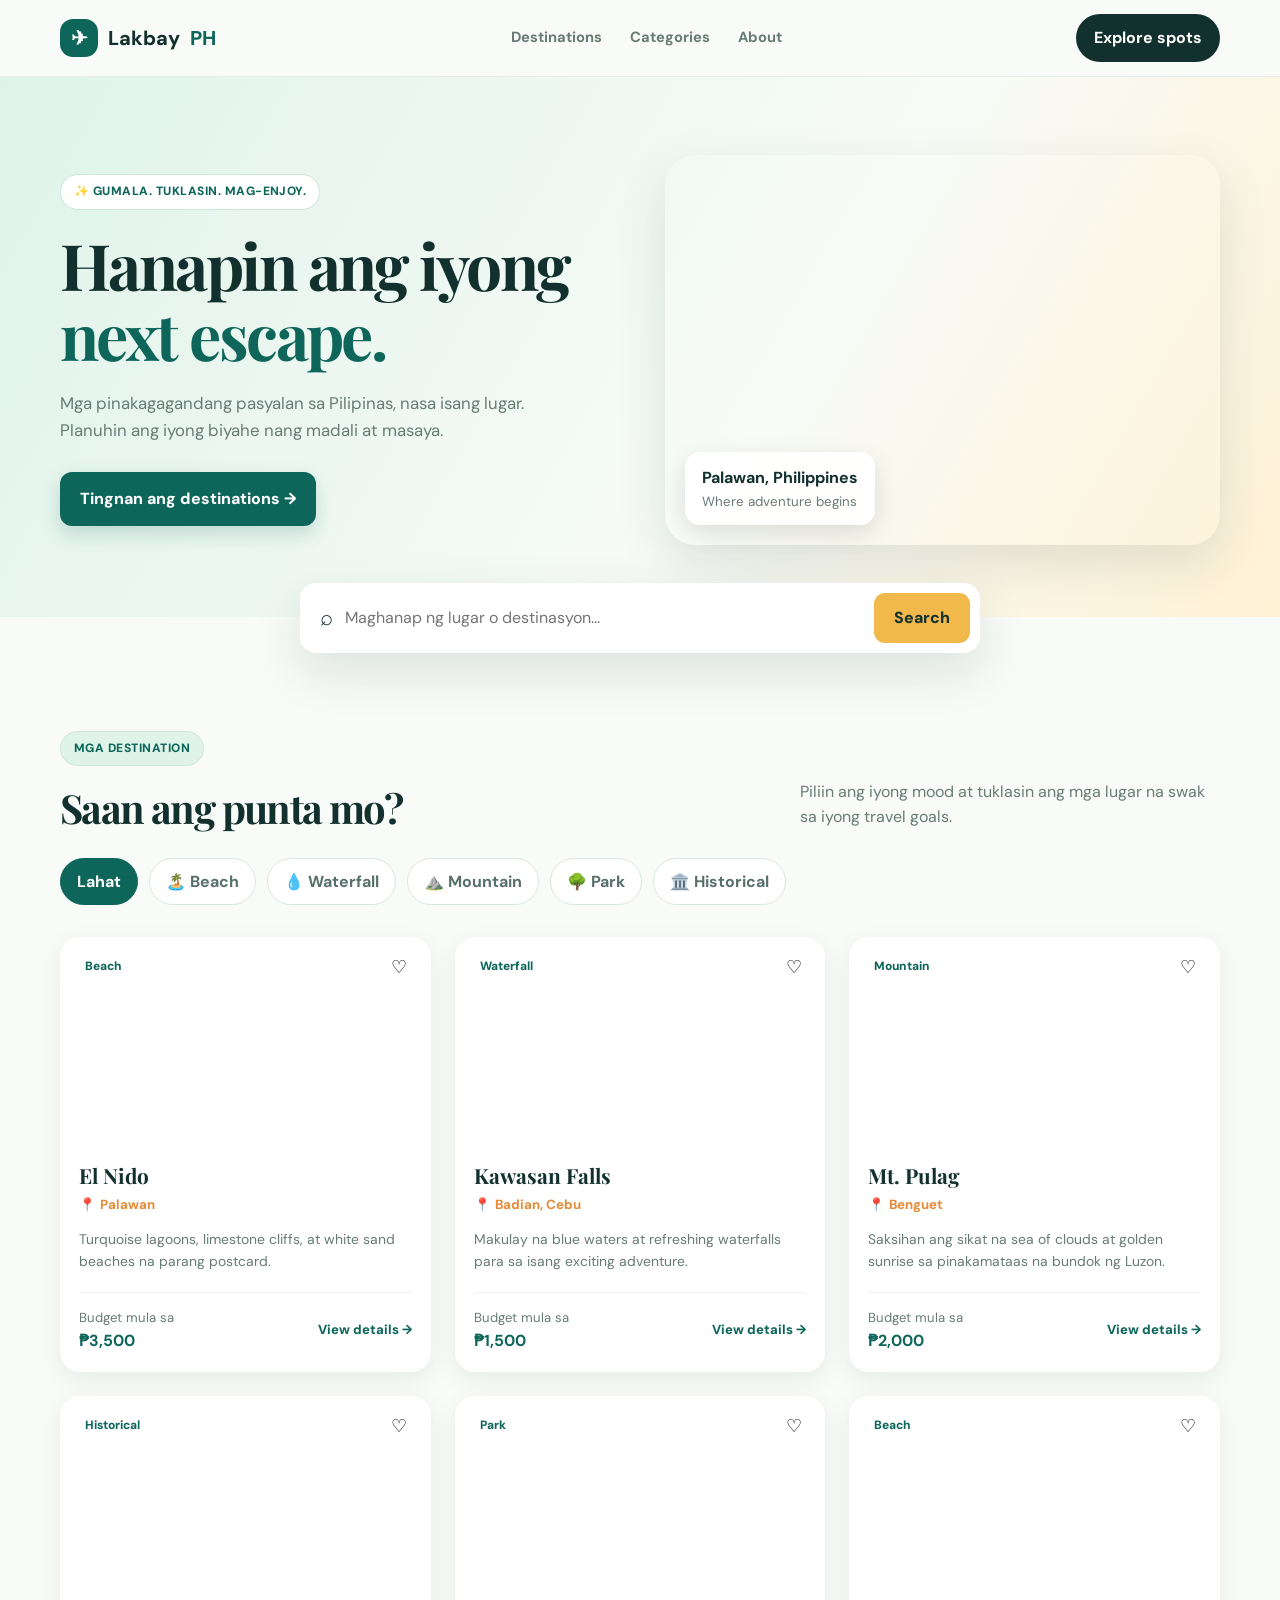
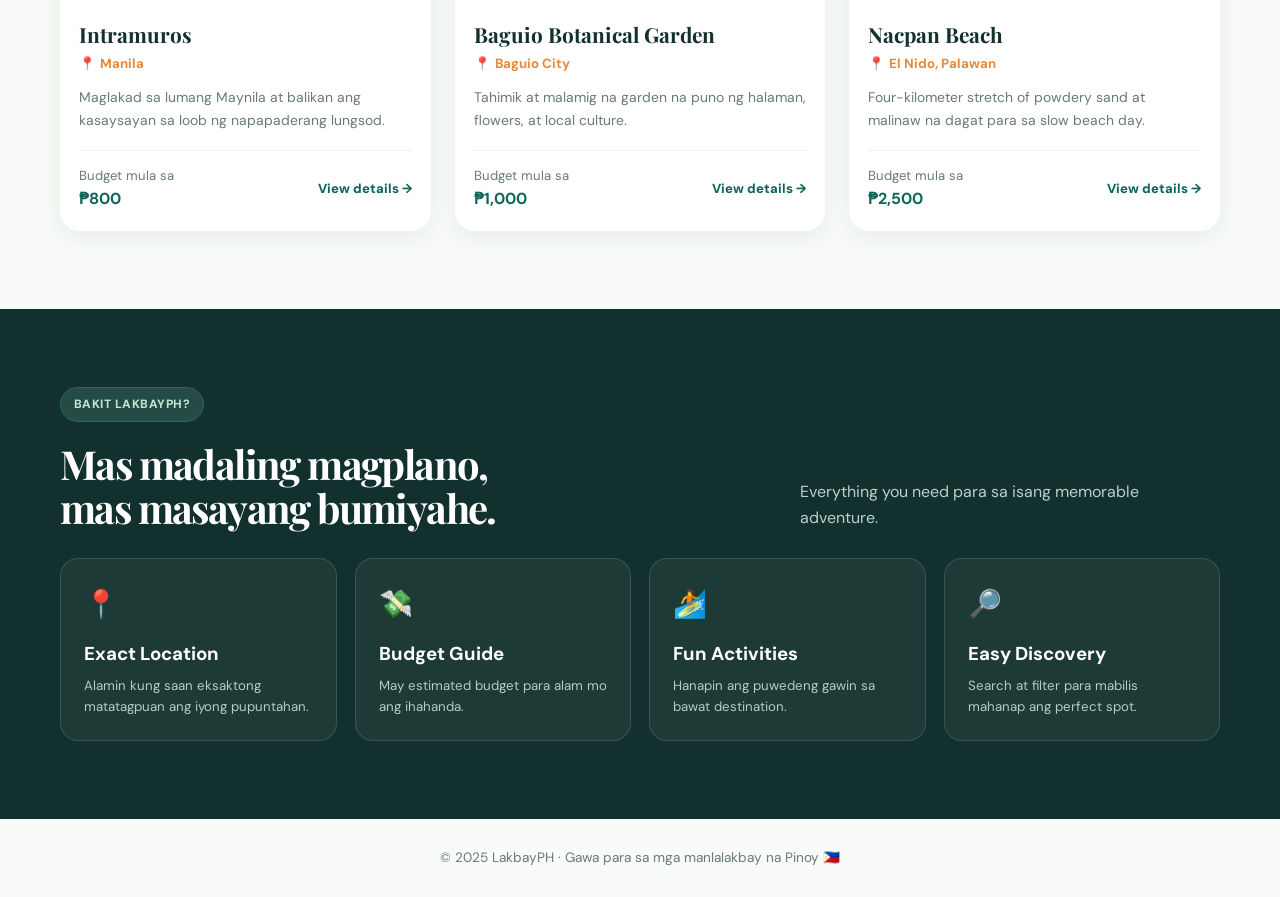
==== index.html @ dfa4fb0f "Separate the Travel Spot Web System into HTML, CSS, and JavaScript files with search, category filte" ====
<!DOCTYPE html>
<html lang="fil">
<head>
  <meta charset="UTF-8" />
  <meta name="viewport" content="width=device-width, initial-scale=1.0" />
  <title>LakbayPH | Travel Spot Guide</title>
  <link rel="preconnect" href="https://fonts.googleapis.com">
  <link rel="preconnect" href="https://fonts.gstatic.com" crossorigin>
  <link href="https://fonts.googleapis.com/css2?family=DM+Sans:wght@400;500;700;800&family=Playfair+Display:wght@600;700;800&display=swap" rel="stylesheet">
  <link rel="stylesheet" href="style.css">
</head>
<body>
  <header>
    <div class="container nav-bar">
      <a class="logo" href="#home"><span class="logo-mark">✈</span> Lakbay<span>PH</span></a>
      <nav><a href="#spots">Destinations</a><a href="#categories">Categories</a><a href="#about">About</a></nav>
      <a class="nav-button" href="#spots">Explore spots</a>
    </div>
  </header>

  <main>
    <section class="hero" id="home">
      <div class="container hero-grid">
        <div>
          <div class="eyebrow">✨ GUMALA. TUKLASIN. MAG-ENJOY.</div>
          <h1>Hanapin ang iyong <span>next escape.</span></h1>
          <p>Mga pinakagagandang pasyalan sa Pilipinas, nasa isang lugar. Planuhin ang iyong biyahe nang madali at masaya.</p>
          <a class="primary-button" href="#spots">Tingnan ang destinations →</a>
        </div>
        <div class="hero-image"><div class="hero-label"><b>Palawan, Philippines</b><small>Where adventure begins</small></div></div>
      </div>
    </section>

    <div class="container search-wrap">
      <div class="search-box"><span>⌕</span><input id="searchInput" type="search" placeholder="Maghanap ng lugar o destinasyon..." /><button id="searchButton">Search</button></div>
    </div>

    <section id="spots">
      <div class="container">
        <div class="section-heading"><div><div class="eyebrow green">Mga destination</div><h2>Saan ang punta mo?</h2></div><p>Piliin ang iyong mood at tuklasin ang mga lugar na swak sa iyong travel goals.</p></div>
        <div class="categories" id="categories">
          <button class="category active" data-category="All">Lahat</button><button class="category" data-category="Beach">🏝️ Beach</button><button class="category" data-category="Waterfall">💧 Waterfall</button><button class="category" data-category="Mountain">⛰️ Mountain</button><button class="category" data-category="Park">🌳 Park</button><button class="category" data-category="Historical">🏛️ Historical</button>
        </div>
        <div class="spot-grid" id="spotGrid"></div>
      </div>
    </section>

    <section class="features" id="about"><div class="container"><div class="section-heading light"><div><div class="eyebrow dark">Bakit LakbayPH?</div><h2>Mas madaling magplano,<br>mas masayang bumiyahe.</h2></div><p>Everything you need para sa isang memorable adventure.</p></div><div class="feature-grid">
      <article><div>📍</div><h3>Exact Location</h3><p>Alamin kung saan eksaktong matatagpuan ang iyong pupuntahan.</p></article><article><div>💸</div><h3>Budget Guide</h3><p>May estimated budget para alam mo ang ihahanda.</p></article><article><div>🏄</div><h3>Fun Activities</h3><p>Hanapin ang puwedeng gawin sa bawat destination.</p></article><article><div>🔎</div><h3>Easy Discovery</h3><p>Search at filter para mabilis mahanap ang perfect spot.</p></article>
    </div></div></section>
  </main>
  <footer>© 2025 LakbayPH · Gawa para sa mga manlalakbay na Pinoy 🇵🇭</footer>

  <div class="modal" id="spotModal"><div class="modal-card"><button class="close" id="closeModal">×</button><div class="modal-image" id="modalImage"></div><div class="modal-content"><h2 id="modalTitle"></h2><div class="modal-location" id="modalLocation"></div><p id="modalDescription"></p><div class="modal-info" id="modalInfo"></div></div></div></div>
  <script src="script.js"></script>
</body>
</html>
---- style.css ----
:root{--ink:#12302d;--muted:#687b77;--green:#0d6659;--mint:#dff3e9;--gold:#f1b84b;--cream:#f8fbf8;--white:#fff;--shadow:0 18px 50px rgba(18,48,45,.12)}*{box-sizing:border-box;margin:0;padding:0}html{scroll-behavior:smooth}body{font-family:'DM Sans',sans-serif;color:var(--ink);background:var(--cream);line-height:1.6}a{text-decoration:none;color:inherit}button,input{font:inherit}.container{width:min(1160px,92%);margin:auto}header{position:sticky;top:0;z-index:20;background:rgba(248,251,248,.92);backdrop-filter:blur(12px);border-bottom:1px solid #e5eee9}.nav-bar{min-height:76px;display:flex;align-items:center;justify-content:space-between;gap:20px}.logo{display:flex;align-items:center;gap:10px;font-size:1.25rem;font-weight:800}.logo>span:last-child{color:var(--green)}.logo-mark{display:grid;place-items:center;width:38px;height:38px;color:#fff;background:var(--green);border-radius:13px}.nav-bar nav{display:flex;gap:28px;color:var(--muted);font-weight:700;font-size:.92rem}.nav-bar nav a:hover{color:var(--green)}.nav-button{background:var(--ink);color:#fff;padding:11px 18px;border-radius:999px;font-weight:700}.hero{padding:78px 0 72px;background:linear-gradient(120deg,#dff3e9,#f8fbf8 60%,#fff2d5);overflow:hidden}.hero-grid{display:grid;grid-template-columns:1fr 1fr;gap:50px;align-items:center}.eyebrow{display:inline-block;padding:7px 13px;border-radius:999px;background:#fff;border:1px solid #cce7db;color:var(--green);font-size:.75rem;font-weight:800;text-transform:uppercase;letter-spacing:.04em;margin-bottom:20px}.eyebrow.green{background:var(--mint)}.eyebrow.dark{background:#244b44;color:#bde5d2;border-color:#37635a}.hero h1,.section-heading h2,.modal-content h2{font-family:'Playfair Display',serif;line-height:1.1;letter-spacing:-.04em}.hero h1{font-size:clamp(2.8rem,5vw,4.8rem);max-width:620px}.hero h1 span{color:var(--green)}.hero p{max-width:530px;color:var(--muted);font-size:1.05rem;margin:20px 0 28px}.primary-button{display:inline-block;padding:14px 20px;color:#fff;background:var(--green);border-radius:12px;font-weight:800;box-shadow:0 8px 20px rgba(13,102,89,.2)}.primary-button:hover,.nav-button:hover{transform:translateY(-2px)}.hero-image{position:relative;height:390px;border-radius:30px;background:url('https://images.unsplash.com/photo-1507525428034-b723cf961d3e?auto=format&fit=crop&w=1000&q=85') center/cover;box-shadow:var(--shadow)}.hero-label{position:absolute;left:20px;bottom:20px;padding:13px 17px;background:rgba(255,255,255,.95);border-radius:15px;box-shadow:0 8px 25px rgba(0,0,0,.12)}.hero-label b,.hero-label small{display:block}.hero-label small{color:var(--muted)}.search-wrap{position:relative;z-index:3}.search-box{display:flex;align-items:center;gap:12px;max-width:680px;margin:-34px auto 0;padding:10px;background:#fff;border-radius:16px;box-shadow:var(--shadow)}.search-box span{font-size:1.35rem;padding-left:10px}.search-box input{flex:1;min-width:0;border:0;outline:0;color:var(--ink)}.search-box button{border:0;border-radius:11px;padding:12px 20px;background:var(--gold);color:var(--ink);font-weight:800;cursor:pointer}section{padding:78px 0}.section-heading{display:flex;align-items:end;justify-content:space-between;gap:20px;margin-bottom:28px}.section-heading h2{font-size:2.5rem}.section-heading>p{max-width:420px;color:var(--muted)}.categories{display:flex;gap:11px;flex-wrap:wrap;margin-bottom:32px}.category{border:1px solid #d9e7e1;background:#fff;padding:10px 16px;border-radius:999px;color:#58706a;font-weight:700;cursor:pointer}.category.active,.category:hover{color:#fff;background:var(--green);border-color:var(--green)}.spot-grid{display:grid;grid-template-columns:repeat(3,1fr);gap:24px}.spot-card{overflow:hidden;background:#fff;border-radius:20px;box-shadow:0 7px 24px rgba(18,48,45,.07);transition:.25s}.spot-card:hover{transform:translateY(-6px);box-shadow:var(--shadow)}.spot-image{height:205px;position:relative;background-position:center;background-size:cover}.spot-badge{position:absolute;top:14px;left:14px;padding:6px 11px;border-radius:999px;background:rgba(255,255,255,.95);color:var(--green);font-size:.75rem;font-weight:800}.favorite{position:absolute;top:12px;right:14px;width:35px;height:35px;border:0;border-radius:50%;background:#fff;cursor:pointer;font-size:1.1rem}.spot-body{padding:19px}.spot-body h3{font:700 1.3rem 'Playfair Display';margin-bottom:5px}.location{color:var(--muted);font-size:.83rem;margin-bottom:12px}.location b{color:#e78936}.spot-body>p{min-height:48px;color:var(--muted);font-size:.87rem}.spot-footer{display:flex;justify-content:space-between;align-items:center;border-top:1px solid #edf2ef;margin-top:16px;padding-top:14px;font-size:.82rem}.price{color:var(--muted)}.price strong{display:block;color:var(--green);font-size:1rem}.details{border:0;background:none;color:var(--green);font-weight:800;cursor:pointer}.empty{grid-column:1/-1;text-align:center;padding:35px;color:var(--muted)}.features{background:#12302d;color:#fff}.light>p{color:#bad0c9}.feature-grid{display:grid;grid-template-columns:repeat(4,1fr);gap:18px}.feature-grid article{padding:23px;border:1px solid rgba(255,255,255,.13);border-radius:18px;background:rgba(255,255,255,.05)}.feature-grid article>div{font-size:1.7rem;margin-bottom:13px}.feature-grid h3{margin-bottom:6px}.feature-grid p{color:#b5ccc5;font-size:.83rem}footer{padding:28px;text-align:center;color:var(--muted);font-size:.85rem}.modal{display:none;place-items:center;position:fixed;inset:0;z-index:50;padding:20px;background:rgba(5,25,22,.62)}.modal.show{display:grid}.modal-card{position:relative;width:min(560px,100%);overflow:hidden;border-radius:22px;background:#fff}.modal-image{height:220px;background-position:center;background-size:cover}.modal-content{padding:25px}.modal-content h2{font-size:2rem}.modal-location{color:var(--muted);font-size:.85rem}.modal-content>p{color:var(--muted);margin:15px 0}.close{position:absolute;top:14px;right:14px;width:35px;height:35px;border:0;border-radius:50%;background:#fff;font-size:1.2rem;cursor:pointer}.modal-info{display:grid;grid-template-columns:1fr 1fr;gap:12px}.info-item{padding:10px;border-radius:11px;background:var(--mint);font-size:.84rem}.info-item b{display:block;color:var(--green);font-size:.7rem;text-transform:uppercase}@media(max-width:800px){.nav-bar nav{display:none}.hero-grid{grid-template-columns:1fr}.hero-image{height:280px}.spot-grid{grid-template-columns:repeat(2,1fr)}.feature-grid{grid-template-columns:repeat(2,1fr)}}@media(max-width:540px){.spot-grid,.feature-grid{grid-template-columns:1fr}.section-heading{display:block}.section-heading>p{margin-top:10px}.search-box button{padding:12px}.modal-info{grid-template-columns:1fr}}
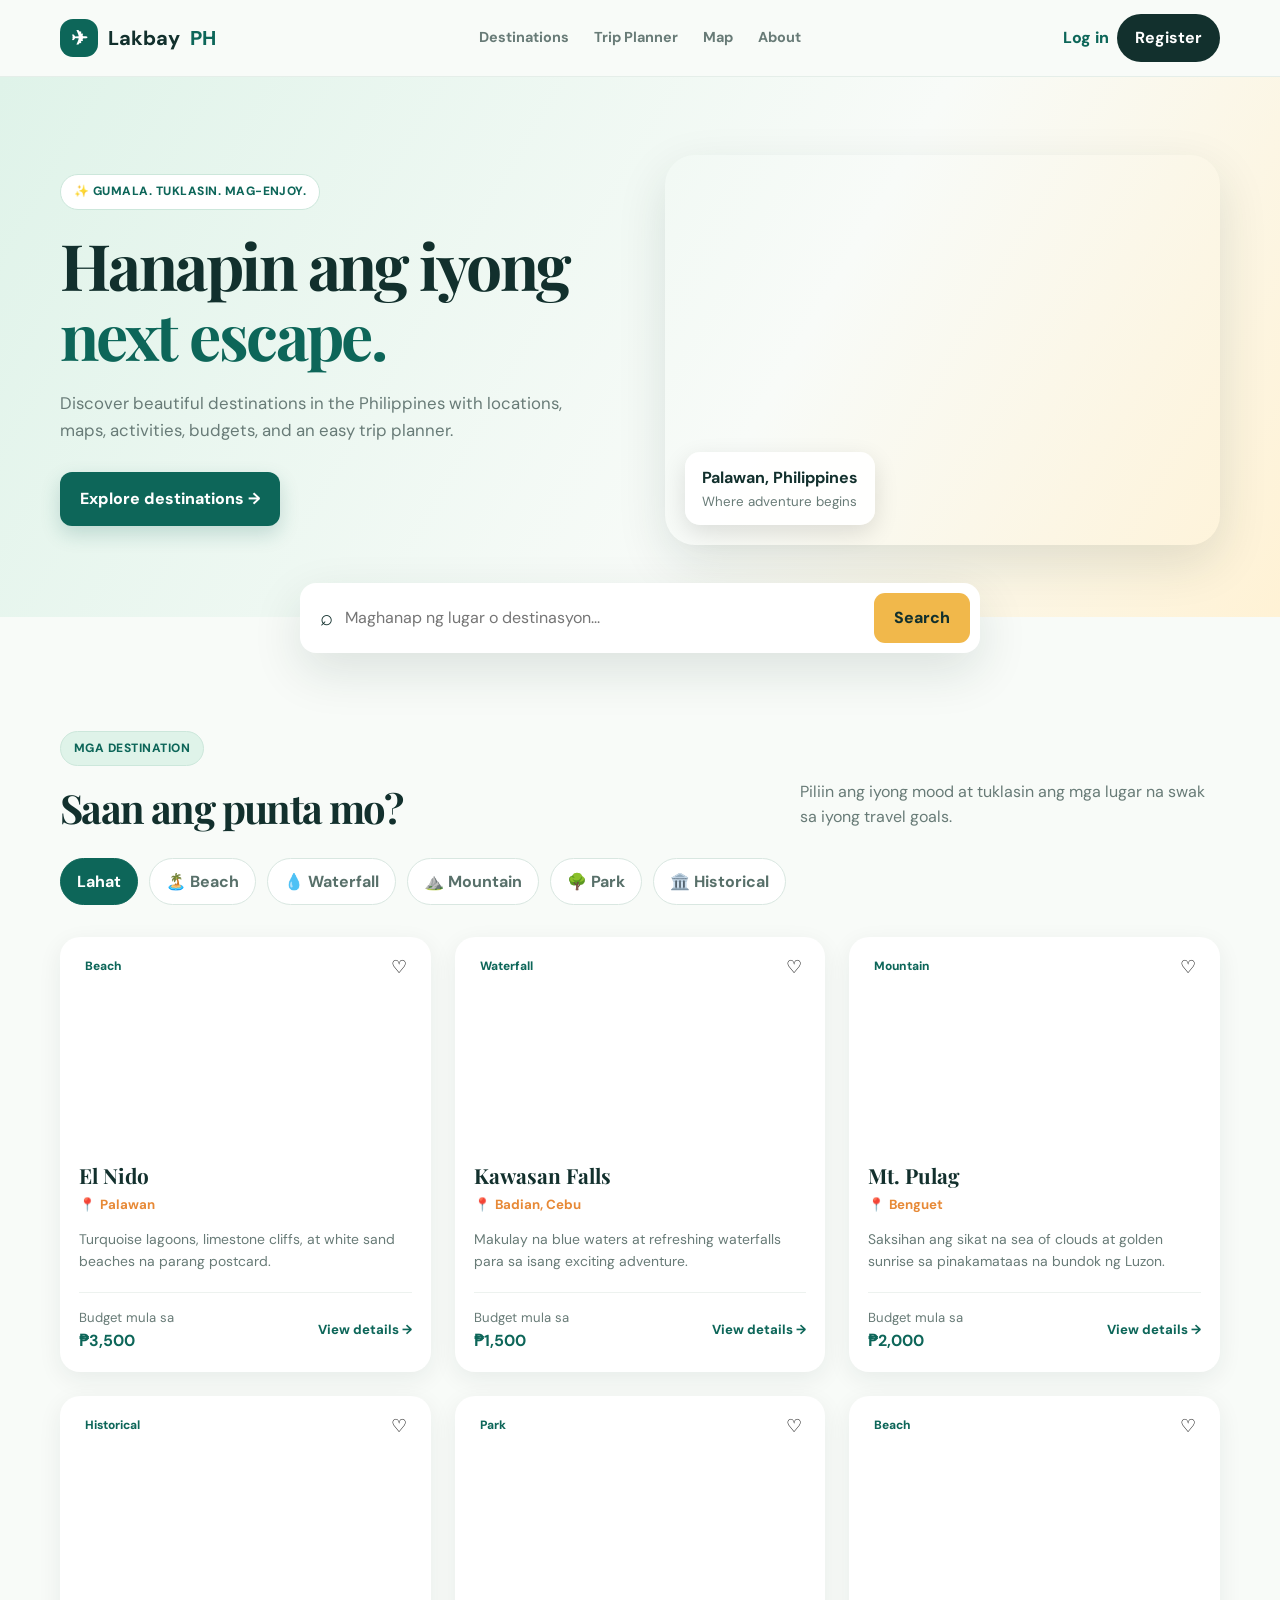
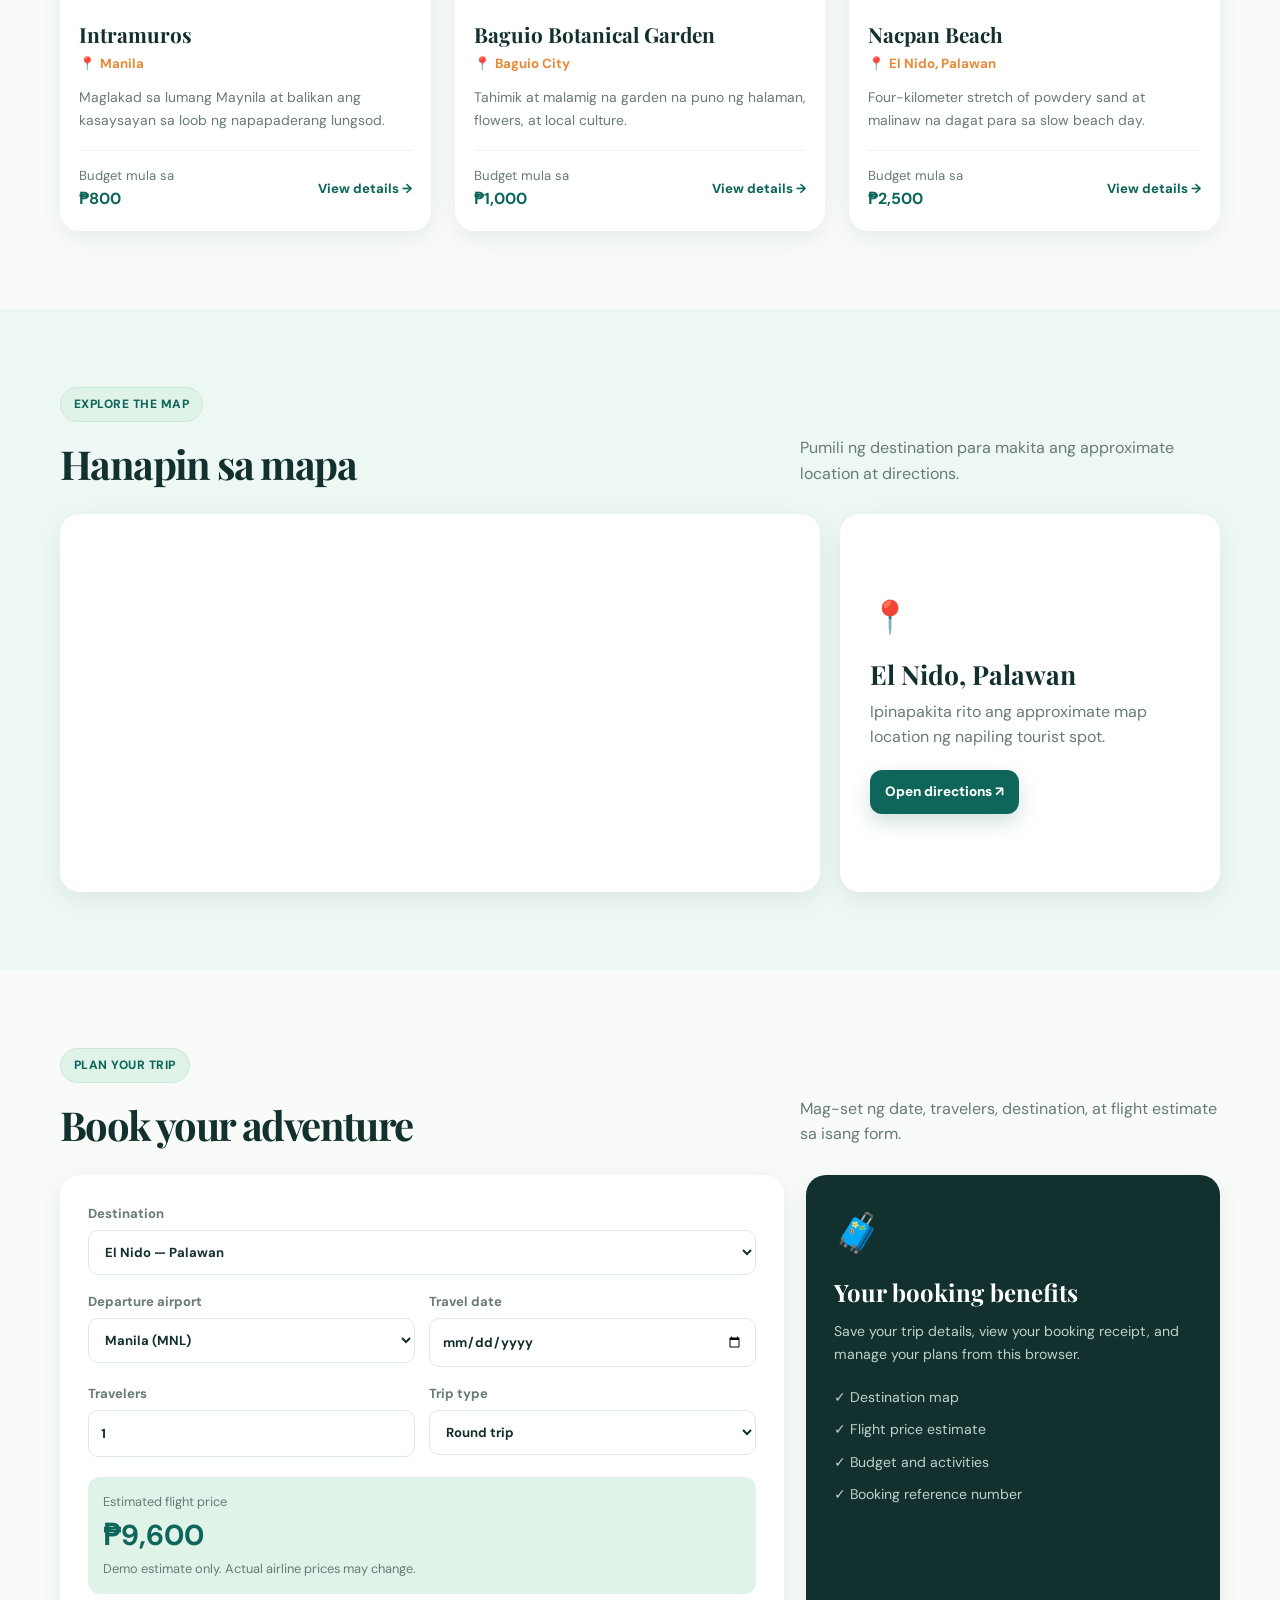
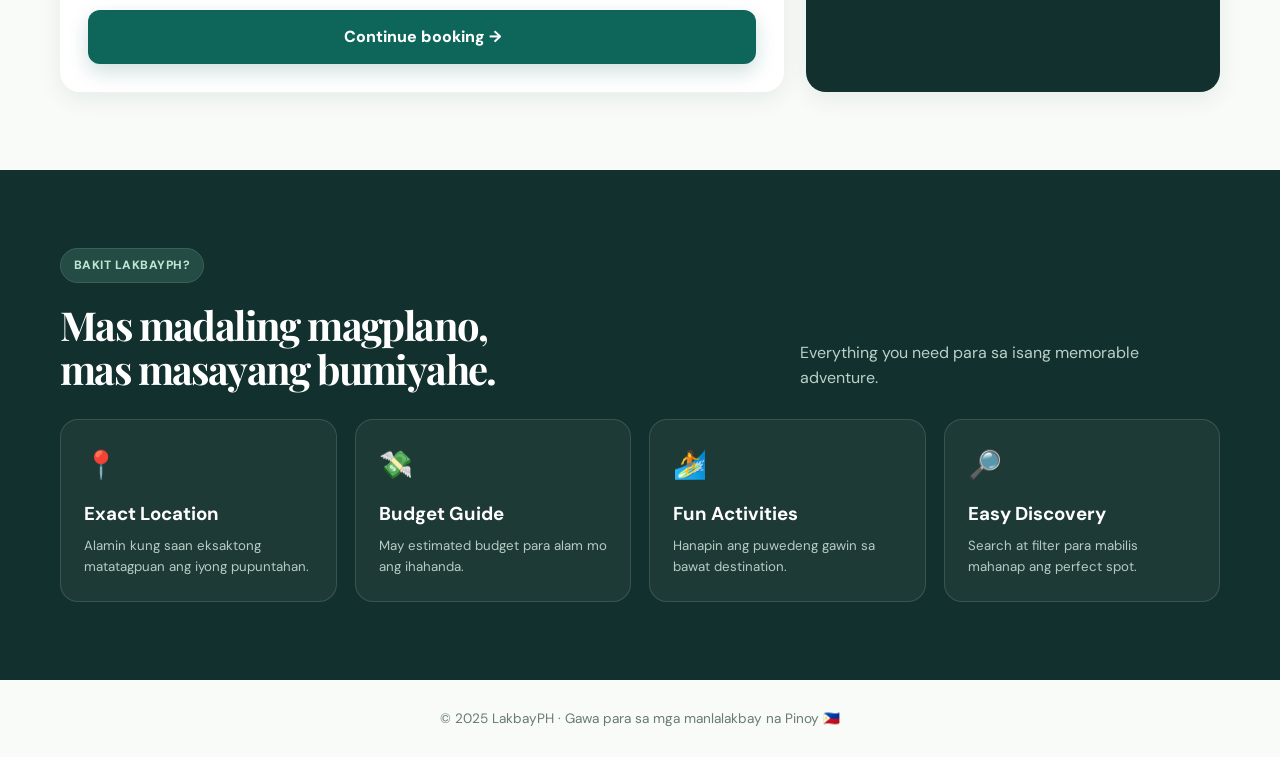
==== commit 72dd677f: "Add map, trip planner, booking date, flight estimates, account registration/login/logout, favorites," ====
--- a/index.html
+++ b/index.html
@@ -3,55 +3,48 @@
 <head>
   <meta charset="UTF-8" />
   <meta name="viewport" content="width=device-width, initial-scale=1.0" />
+  <meta name="description" content="LakbayPH travel discovery and trip planning system." />
   <title>LakbayPH | Travel Spot Guide</title>
   <link rel="preconnect" href="https://fonts.googleapis.com">
   <link rel="preconnect" href="https://fonts.gstatic.com" crossorigin>
-  <link href="https://fonts.googleapis.com/css2?family=DM+Sans:wght@400;500;700;800&family=Playfair+Display:wght@600;700;800&display=swap" rel="stylesheet">
+  <link href="https://fonts.googleapis.com/css2?family=DM+Sans:wght@400;500;600;700;800&family=Playfair+Display:wght@600;700;800&display=swap" rel="stylesheet">
   <link rel="stylesheet" href="style.css">
 </head>
 <body>
   <header>
     <div class="container nav-bar">
       <a class="logo" href="#home"><span class="logo-mark">✈</span> Lakbay<span>PH</span></a>
-      <nav><a href="#spots">Destinations</a><a href="#categories">Categories</a><a href="#about">About</a></nav>
-      <a class="nav-button" href="#spots">Explore spots</a>
+      <nav><a href="#spots">Destinations</a><a href="#planner">Trip Planner</a><a href="#map-section">Map</a><a href="#about">About</a></nav>
+      <div class="account-actions"><button class="text-button" id="loginButton">Log in</button><button class="nav-button" id="registerButton">Register</button><button class="user-menu hidden" id="userMenu"></button></div>
     </div>
   </header>
 
   <main>
-    <section class="hero" id="home">
-      <div class="container hero-grid">
-        <div>
-          <div class="eyebrow">✨ GUMALA. TUKLASIN. MAG-ENJOY.</div>
-          <h1>Hanapin ang iyong <span>next escape.</span></h1>
-          <p>Mga pinakagagandang pasyalan sa Pilipinas, nasa isang lugar. Planuhin ang iyong biyahe nang madali at masaya.</p>
-          <a class="primary-button" href="#spots">Tingnan ang destinations →</a>
-        </div>
-        <div class="hero-image"><div class="hero-label"><b>Palawan, Philippines</b><small>Where adventure begins</small></div></div>
-      </div>
-    </section>
+    <section class="hero" id="home"><div class="container hero-grid"><div>
+      <div class="eyebrow">✨ GUMALA. TUKLASIN. MAG-ENJOY.</div><h1>Hanapin ang iyong <span>next escape.</span></h1>
+      <p>Discover beautiful destinations in the Philippines with locations, maps, activities, budgets, and an easy trip planner.</p>
+      <a class="primary-button" href="#spots">Explore destinations →</a>
+    </div><div class="hero-image"><div class="hero-label"><b>Palawan, Philippines</b><small>Where adventure begins</small></div></div></div></section>
 
-    <div class="container search-wrap">
-      <div class="search-box"><span>⌕</span><input id="searchInput" type="search" placeholder="Maghanap ng lugar o destinasyon..." /><button id="searchButton">Search</button></div>
-    </div>
+    <div class="container search-wrap"><div class="search-box"><span>⌕</span><input id="searchInput" type="search" placeholder="Maghanap ng lugar o destinasyon..." /><button id="searchButton">Search</button></div></div>
 
-    <section id="spots">
-      <div class="container">
-        <div class="section-heading"><div><div class="eyebrow green">Mga destination</div><h2>Saan ang punta mo?</h2></div><p>Piliin ang iyong mood at tuklasin ang mga lugar na swak sa iyong travel goals.</p></div>
-        <div class="categories" id="categories">
-          <button class="category active" data-category="All">Lahat</button><button class="category" data-category="Beach">🏝️ Beach</button><button class="category" data-category="Waterfall">💧 Waterfall</button><button class="category" data-category="Mountain">⛰️ Mountain</button><button class="category" data-category="Park">🌳 Park</button><button class="category" data-category="Historical">🏛️ Historical</button>
-        </div>
-        <div class="spot-grid" id="spotGrid"></div>
-      </div>
-    </section>
+    <section id="spots"><div class="container"><div class="section-heading"><div><div class="eyebrow green">Mga destination</div><h2>Saan ang punta mo?</h2></div><p>Piliin ang iyong mood at tuklasin ang mga lugar na swak sa iyong travel goals.</p></div>
+      <div class="categories" id="categories"><button class="category active" data-category="All">Lahat</button><button class="category" data-category="Beach">🏝️ Beach</button><button class="category" data-category="Waterfall">💧 Waterfall</button><button class="category" data-category="Mountain">⛰️ Mountain</button><button class="category" data-category="Park">🌳 Park</button><button class="category" data-category="Historical">🏛️ Historical</button></div>
+      <div class="spot-grid" id="spotGrid"></div>
+    </div></section>
 
-    <section class="features" id="about"><div class="container"><div class="section-heading light"><div><div class="eyebrow dark">Bakit LakbayPH?</div><h2>Mas madaling magplano,<br>mas masayang bumiyahe.</h2></div><p>Everything you need para sa isang memorable adventure.</p></div><div class="feature-grid">
-      <article><div>📍</div><h3>Exact Location</h3><p>Alamin kung saan eksaktong matatagpuan ang iyong pupuntahan.</p></article><article><div>💸</div><h3>Budget Guide</h3><p>May estimated budget para alam mo ang ihahanda.</p></article><article><div>🏄</div><h3>Fun Activities</h3><p>Hanapin ang puwedeng gawin sa bawat destination.</p></article><article><div>🔎</div><h3>Easy Discovery</h3><p>Search at filter para mabilis mahanap ang perfect spot.</p></article>
-    </div></div></section>
+    <section id="map-section" class="map-section"><div class="container"><div class="section-heading"><div><div class="eyebrow green">Explore the map</div><h2>Hanapin sa mapa</h2></div><p>Pumili ng destination para makita ang approximate location at directions.</p></div><div class="map-layout"><div class="map-card"><iframe id="mapFrame" title="Tourist spot map" loading="lazy" src="https://www.openstreetmap.org/export/embed.html?bbox=118.5%2C9.2%2C119.5%2C10.2&layer=mapnik&marker=9.8%2C118.7"></iframe></div><div class="map-info"><span class="map-pin">📍</span><h3 id="mapTitle">El Nido, Palawan</h3><p id="mapText">Ipinapakita rito ang approximate map location ng napiling tourist spot.</p><a id="directionsLink" class="primary-button small" target="_blank" rel="noopener">Open directions ↗</a></div></div></div></section>
+
+    <section id="planner"><div class="container"><div class="section-heading"><div><div class="eyebrow green">Plan your trip</div><h2>Book your adventure</h2></div><p>Mag-set ng date, travelers, destination, at flight estimate sa isang form.</p></div><div class="planner-layout"><form class="booking-form" id="bookingForm"><label>Destination<select id="bookingDestination" required></select></label><div class="form-row"><label>Departure airport<select id="airport" required><option value="MNL">Manila (MNL)</option><option value="CEB">Cebu (CEB)</option><option value="DVO">Davao (DVO)</option></select></label><label>Travel date<input id="travelDate" type="date" required></label></div><div class="form-row"><label>Travelers<input id="travelers" type="number" min="1" max="20" value="1" required></label><label>Trip type<select id="tripType"><option value="round">Round trip</option><option value="oneway">One way</option></select></label></div><div class="estimate-box"><span>Estimated flight price</span><strong id="flightPrice">₱0</strong><small>Demo estimate only. Actual airline prices may change.</small></div><button class="primary-button full" type="submit">Continue booking →</button></form><aside class="booking-summary"><span class="summary-icon">🧳</span><h3>Your booking benefits</h3><p>Save your trip details, view your booking receipt, and manage your plans from this browser.</p><ul><li>✓ Destination map</li><li>✓ Flight price estimate</li><li>✓ Budget and activities</li><li>✓ Booking reference number</li></ul></aside></div></div></section>
+
+    <section class="features" id="about"><div class="container"><div class="section-heading light"><div><div class="eyebrow dark">Bakit LakbayPH?</div><h2>Mas madaling magplano,<br>mas masayang bumiyahe.</h2></div><p>Everything you need para sa isang memorable adventure.</p></div><div class="feature-grid"><article><div>📍</div><h3>Exact Location</h3><p>Alamin kung saan eksaktong matatagpuan ang iyong pupuntahan.</p></article><article><div>💸</div><h3>Budget Guide</h3><p>May estimated budget para alam mo ang ihahanda.</p></article><article><div>🏄</div><h3>Fun Activities</h3><p>Hanapin ang puwedeng gawin sa bawat destination.</p></article><article><div>🔎</div><h3>Easy Discovery</h3><p>Search at filter para mabilis mahanap ang perfect spot.</p></article></div></div></section>
   </main>
   <footer>© 2025 LakbayPH · Gawa para sa mga manlalakbay na Pinoy 🇵🇭</footer>
 
-  <div class="modal" id="spotModal"><div class="modal-card"><button class="close" id="closeModal">×</button><div class="modal-image" id="modalImage"></div><div class="modal-content"><h2 id="modalTitle"></h2><div class="modal-location" id="modalLocation"></div><p id="modalDescription"></p><div class="modal-info" id="modalInfo"></div></div></div></div>
+  <div class="modal" id="spotModal"><div class="modal-card"><button class="close" id="closeModal">×</button><div class="modal-image" id="modalImage"></div><div class="modal-content"><h2 id="modalTitle"></h2><div class="modal-location" id="modalLocation"></div><p id="modalDescription"></p><div class="modal-info" id="modalInfo"></div><button class="primary-button full" id="bookSpotButton">Book this destination</button></div></div></div>
+  <div class="modal" id="authModal"><div class="auth-card"><button class="close" id="closeAuth">×</button><div class="auth-tabs"><button class="auth-tab active" data-auth="login">Log in</button><button class="auth-tab" data-auth="register">Register</button></div><form id="authForm"><h2 id="authTitle">Welcome back!</h2><p id="authHint">Log in to save your bookings and favorite spots.</p><label id="nameField" class="hidden">Full name<input id="authName" type="text"></label><label>Email<input id="authEmail" type="email" required></label><label>Password<input id="authPassword" type="password" minlength="6" required></label><button class="primary-button full" type="submit" id="authSubmit">Log in</button><div class="form-message" id="authMessage"></div></form></div></div>
+  <div class="modal" id="receiptModal"><div class="receipt-card"><button class="close" id="closeReceipt">×</button><div class="success">✓</div><h2>Booking request saved!</h2><p id="receiptText"></p><div class="receipt-code" id="receiptCode"></div><button class="primary-button full" id="receiptDone">Done</button></div></div>
+  <div class="toast" id="toast"></div>
   <script src="script.js"></script>
 </body>
 </html>
--- a/style.css
+++ b/style.css
@@ -1 +1 @@
-:root{--ink:#12302d;--muted:#687b77;--green:#0d6659;--mint:#dff3e9;--gold:#f1b84b;--cream:#f8fbf8;--white:#fff;--shadow:0 18px 50px rgba(18,48,45,.12)}*{box-sizing:border-box;margin:0;padding:0}html{scroll-behavior:smooth}body{font-family:'DM Sans',sans-serif;color:var(--ink);background:var(--cream);line-height:1.6}a{text-decoration:none;color:inherit}button,input{font:inherit}.container{width:min(1160px,92%);margin:auto}header{position:sticky;top:0;z-index:20;background:rgba(248,251,248,.92);backdrop-filter:blur(12px);border-bottom:1px solid #e5eee9}.nav-bar{min-height:76px;display:flex;align-items:center;justify-content:space-between;gap:20px}.logo{display:flex;align-items:center;gap:10px;font-size:1.25rem;font-weight:800}.logo>span:last-child{color:var(--green)}.logo-mark{display:grid;place-items:center;width:38px;height:38px;color:#fff;background:var(--green);border-radius:13px}.nav-bar nav{display:flex;gap:28px;color:var(--muted);font-weight:700;font-size:.92rem}.nav-bar nav a:hover{color:var(--green)}.nav-button{background:var(--ink);color:#fff;padding:11px 18px;border-radius:999px;font-weight:700}.hero{padding:78px 0 72px;background:linear-gradient(120deg,#dff3e9,#f8fbf8 60%,#fff2d5);overflow:hidden}.hero-grid{display:grid;grid-template-columns:1fr 1fr;gap:50px;align-items:center}.eyebrow{display:inline-block;padding:7px 13px;border-radius:999px;background:#fff;border:1px solid #cce7db;color:var(--green);font-size:.75rem;font-weight:800;text-transform:uppercase;letter-spacing:.04em;margin-bottom:20px}.eyebrow.green{background:var(--mint)}.eyebrow.dark{background:#244b44;color:#bde5d2;border-color:#37635a}.hero h1,.section-heading h2,.modal-content h2{font-family:'Playfair Display',serif;line-height:1.1;letter-spacing:-.04em}.hero h1{font-size:clamp(2.8rem,5vw,4.8rem);max-width:620px}.hero h1 span{color:var(--green)}.hero p{max-width:530px;color:var(--muted);font-size:1.05rem;margin:20px 0 28px}.primary-button{display:inline-block;padding:14px 20px;color:#fff;background:var(--green);border-radius:12px;font-weight:800;box-shadow:0 8px 20px rgba(13,102,89,.2)}.primary-button:hover,.nav-button:hover{transform:translateY(-2px)}.hero-image{position:relative;height:390px;border-radius:30px;background:url('https://images.unsplash.com/photo-1507525428034-b723cf961d3e?auto=format&fit=crop&w=1000&q=85') center/cover;box-shadow:var(--shadow)}.hero-label{position:absolute;left:20px;bottom:20px;padding:13px 17px;background:rgba(255,255,255,.95);border-radius:15px;box-shadow:0 8px 25px rgba(0,0,0,.12)}.hero-label b,.hero-label small{display:block}.hero-label small{color:var(--muted)}.search-wrap{position:relative;z-index:3}.search-box{display:flex;align-items:center;gap:12px;max-width:680px;margin:-34px auto 0;padding:10px;background:#fff;border-radius:16px;box-shadow:var(--shadow)}.search-box span{font-size:1.35rem;padding-left:10px}.search-box input{flex:1;min-width:0;border:0;outline:0;color:var(--ink)}.search-box button{border:0;border-radius:11px;padding:12px 20px;background:var(--gold);color:var(--ink);font-weight:800;cursor:pointer}section{padding:78px 0}.section-heading{display:flex;align-items:end;justify-content:space-between;gap:20px;margin-bottom:28px}.section-heading h2{font-size:2.5rem}.section-heading>p{max-width:420px;color:var(--muted)}.categories{display:flex;gap:11px;flex-wrap:wrap;margin-bottom:32px}.category{border:1px solid #d9e7e1;background:#fff;padding:10px 16px;border-radius:999px;color:#58706a;font-weight:700;cursor:pointer}.category.active,.category:hover{color:#fff;background:var(--green);border-color:var(--green)}.spot-grid{display:grid;grid-template-columns:repeat(3,1fr);gap:24px}.spot-card{overflow:hidden;background:#fff;border-radius:20px;box-shadow:0 7px 24px rgba(18,48,45,.07);transition:.25s}.spot-card:hover{transform:translateY(-6px);box-shadow:var(--shadow)}.spot-image{height:205px;position:relative;background-position:center;background-size:cover}.spot-badge{position:absolute;top:14px;left:14px;padding:6px 11px;border-radius:999px;background:rgba(255,255,255,.95);color:var(--green);font-size:.75rem;font-weight:800}.favorite{position:absolute;top:12px;right:14px;width:35px;height:35px;border:0;border-radius:50%;background:#fff;cursor:pointer;font-size:1.1rem}.spot-body{padding:19px}.spot-body h3{font:700 1.3rem 'Playfair Display';margin-bottom:5px}.location{color:var(--muted);font-size:.83rem;margin-bottom:12px}.location b{color:#e78936}.spot-body>p{min-height:48px;color:var(--muted);font-size:.87rem}.spot-footer{display:flex;justify-content:space-between;align-items:center;border-top:1px solid #edf2ef;margin-top:16px;padding-top:14px;font-size:.82rem}.price{color:var(--muted)}.price strong{display:block;color:var(--green);font-size:1rem}.details{border:0;background:none;color:var(--green);font-weight:800;cursor:pointer}.empty{grid-column:1/-1;text-align:center;padding:35px;color:var(--muted)}.features{background:#12302d;color:#fff}.light>p{color:#bad0c9}.feature-grid{display:grid;grid-template-columns:repeat(4,1fr);gap:18px}.feature-grid article{padding:23px;border:1px solid rgba(255,255,255,.13);border-radius:18px;background:rgba(255,255,255,.05)}.feature-grid article>div{font-size:1.7rem;margin-bottom:13px}.feature-grid h3{margin-bottom:6px}.feature-grid p{color:#b5ccc5;font-size:.83rem}footer{padding:28px;text-align:center;color:var(--muted);font-size:.85rem}.modal{display:none;place-items:center;position:fixed;inset:0;z-index:50;padding:20px;background:rgba(5,25,22,.62)}.modal.show{display:grid}.modal-card{position:relative;width:min(560px,100%);overflow:hidden;border-radius:22px;background:#fff}.modal-image{height:220px;background-position:center;background-size:cover}.modal-content{padding:25px}.modal-content h2{font-size:2rem}.modal-location{color:var(--muted);font-size:.85rem}.modal-content>p{color:var(--muted);margin:15px 0}.close{position:absolute;top:14px;right:14px;width:35px;height:35px;border:0;border-radius:50%;background:#fff;font-size:1.2rem;cursor:pointer}.modal-info{display:grid;grid-template-columns:1fr 1fr;gap:12px}.info-item{padding:10px;border-radius:11px;background:var(--mint);font-size:.84rem}.info-item b{display:block;color:var(--green);font-size:.7rem;text-transform:uppercase}@media(max-width:800px){.nav-bar nav{display:none}.hero-grid{grid-template-columns:1fr}.hero-image{height:280px}.spot-grid{grid-template-columns:repeat(2,1fr)}.feature-grid{grid-template-columns:repeat(2,1fr)}}@media(max-width:540px){.spot-grid,.feature-grid{grid-template-columns:1fr}.section-heading{display:block}.section-heading>p{margin-top:10px}.search-box button{padding:12px}.modal-info{grid-template-columns:1fr}}
+:root{--ink:#12302d;--muted:#687b77;--green:#0d6659;--mint:#dff3e9;--gold:#f1b84b;--cream:#f8fbf8;--white:#fff;--shadow:0 18px 50px rgba(18,48,45,.12)}*{box-sizing:border-box;margin:0;padding:0}html{scroll-behavior:smooth}body{font-family:'DM Sans',sans-serif;color:var(--ink);background:var(--cream);line-height:1.6}a{text-decoration:none;color:inherit}button,input,select{font:inherit}.container{width:min(1160px,92%);margin:auto}header{position:sticky;top:0;z-index:20;background:rgba(248,251,248,.94);backdrop-filter:blur(12px);border-bottom:1px solid #e5eee9}.nav-bar{min-height:76px;display:flex;align-items:center;justify-content:space-between;gap:20px}.logo{display:flex;align-items:center;gap:10px;font-size:1.25rem;font-weight:800}.logo>span:last-child{color:var(--green)}.logo-mark{display:grid;place-items:center;width:38px;height:38px;color:#fff;background:var(--green);border-radius:13px}.nav-bar nav{display:flex;gap:25px;color:var(--muted);font-weight:700;font-size:.9rem}.nav-bar nav a:hover{color:var(--green)}.account-actions{display:flex;align-items:center;gap:8px}.text-button,.user-menu{border:0;background:none;color:var(--green);font-weight:800;cursor:pointer}.user-menu{background:var(--ink);color:#fff;padding:10px 14px;border-radius:999px}.nav-button{border:0;background:var(--ink);color:#fff;padding:11px 18px;border-radius:999px;font-weight:700;cursor:pointer}.hero{padding:78px 0 72px;background:linear-gradient(120deg,#dff3e9,#f8fbf8 60%,#fff2d5);overflow:hidden}.hero-grid{display:grid;grid-template-columns:1fr 1fr;gap:50px;align-items:center}.eyebrow{display:inline-block;padding:7px 13px;border-radius:999px;background:#fff;border:1px solid #cce7db;color:var(--green);font-size:.75rem;font-weight:800;text-transform:uppercase;letter-spacing:.04em;margin-bottom:20px}.eyebrow.green{background:var(--mint)}.eyebrow.dark{background:#244b44;color:#bde5d2;border-color:#37635a}.hero h1,.section-heading h2,.modal-content h2,.auth-card h2,.receipt-card h2{font-family:'Playfair Display',serif;line-height:1.1;letter-spacing:-.04em}.hero h1{font-size:clamp(2.8rem,5vw,4.8rem);max-width:620px}.hero h1 span{color:var(--green)}.hero p{max-width:530px;color:var(--muted);font-size:1.05rem;margin:20px 0 28px}.primary-button{display:inline-block;padding:14px 20px;border:0;color:#fff;background:var(--green);border-radius:12px;font-weight:800;cursor:pointer;box-shadow:0 8px 20px rgba(13,102,89,.2);transition:.2s}.primary-button:hover,.nav-button:hover{transform:translateY(-2px);background:#095448}.primary-button.small{padding:11px 15px;font-size:.85rem}.primary-button.full{width:100%;text-align:center}.hero-image{position:relative;height:390px;border-radius:30px;background:url('https://images.unsplash.com/photo-1507525428034-b723cf961d3e?auto=format&fit=crop&w=1000&q=85') center/cover;box-shadow:var(--shadow)}.hero-label{position:absolute;left:20px;bottom:20px;padding:13px 17px;background:rgba(255,255,255,.95);border-radius:15px;box-shadow:0 8px 25px rgba(0,0,0,.12)}.hero-label b,.hero-label small{display:block}.hero-label small{color:var(--muted)}.search-wrap{position:relative;z-index:3}.search-box{display:flex;align-items:center;gap:12px;max-width:680px;margin:-34px auto 0;padding:10px;background:#fff;border-radius:16px;box-shadow:var(--shadow)}.search-box span{font-size:1.35rem;padding-left:10px}.search-box input{flex:1;min-width:0;border:0;outline:0;color:var(--ink)}.search-box button{border:0;border-radius:11px;padding:12px 20px;background:var(--gold);color:var(--ink);font-weight:800;cursor:pointer}section{padding:78px 0}.section-heading{display:flex;align-items:end;justify-content:space-between;gap:20px;margin-bottom:28px}.section-heading h2{font-size:2.5rem}.section-heading>p{max-width:420px;color:var(--muted)}.categories{display:flex;gap:11px;flex-wrap:wrap;margin-bottom:32px}.category{border:1px solid #d9e7e1;background:#fff;padding:10px 16px;border-radius:999px;color:#58706a;font-weight:700;cursor:pointer}.category.active,.category:hover{color:#fff;background:var(--green);border-color:var(--green)}.spot-grid{display:grid;grid-template-columns:repeat(3,1fr);gap:24px}.spot-card{overflow:hidden;background:#fff;border-radius:20px;box-shadow:0 7px 24px rgba(18,48,45,.07);transition:.25s}.spot-card:hover{transform:translateY(-6px);box-shadow:var(--shadow)}.spot-image{height:205px;position:relative;background-position:center;background-size:cover}.spot-badge{position:absolute;top:14px;left:14px;padding:6px 11px;border-radius:999px;background:rgba(255,255,255,.95);color:var(--green);font-size:.75rem;font-weight:800}.favorite{position:absolute;top:12px;right:14px;width:35px;height:35px;border:0;border-radius:50%;background:#fff;cursor:pointer;font-size:1.1rem}.spot-body{padding:19px}.spot-body h3{font:700 1.3rem 'Playfair Display';margin-bottom:5px}.location{color:var(--muted);font-size:.83rem;margin-bottom:12px}.location b{color:#e78936}.spot-body>p{min-height:48px;color:var(--muted);font-size:.87rem}.spot-footer{display:flex;justify-content:space-between;align-items:center;border-top:1px solid #edf2ef;margin-top:16px;padding-top:14px;font-size:.82rem}.price{color:var(--muted)}.price strong{display:block;color:var(--green);font-size:1rem}.details{border:0;background:none;color:var(--green);font-weight:800;cursor:pointer}.empty{grid-column:1/-1;text-align:center;padding:35px;color:var(--muted)}.map-section{background:#edf7f3}.map-layout{display:grid;grid-template-columns:2fr 1fr;gap:20px}.map-card,.map-info,.booking-form,.booking-summary{background:#fff;border-radius:20px;box-shadow:0 7px 24px rgba(18,48,45,.07)}.map-card{overflow:hidden;min-height:370px}.map-card iframe{width:100%;height:100%;min-height:370px;border:0}.map-info{padding:30px;display:flex;flex-direction:column;align-items:flex-start;justify-content:center}.map-pin{font-size:2rem}.map-info h3{font:700 1.65rem 'Playfair Display';margin:12px 0 7px}.map-info p{color:var(--muted);margin-bottom:20px}.planner-layout{display:grid;grid-template-columns:1.4fr .8fr;gap:22px}.booking-form,.booking-summary{padding:28px}.booking-form label{display:block;color:var(--muted);font-size:.82rem;font-weight:700;margin-bottom:16px}.booking-form input,.booking-form select,.auth-card input{width:100%;padding:12px;border:1px solid #dce9e4;border-radius:10px;outline:0;color:var(--ink);background:#fff;margin-top:6px}.form-row{display:grid;grid-template-columns:1fr 1fr;gap:14px}.estimate-box{display:flex;flex-direction:column;padding:15px;border-radius:12px;background:var(--mint);margin:4px 0 16px}.estimate-box span,.estimate-box small{color:var(--muted);font-size:.8rem}.estimate-box strong{color:var(--green);font-size:1.8rem}.booking-summary{background:var(--ink);color:#fff}.summary-icon{font-size:2.4rem}.booking-summary h3{font:700 1.5rem 'Playfair Display';margin:12px 0}.booking-summary p,.booking-summary li{color:#bed2cd;font-size:.88rem}.booking-summary ul{list-style:none;margin-top:20px;display:grid;gap:10px}.features{background:#12302d;color:#fff}.light>p{color:#bad0c9}.feature-grid{display:grid;grid-template-columns:repeat(4,1fr);gap:18px}.feature-grid article{padding:23px;border:1px solid rgba(255,255,255,.13);border-radius:18px;background:rgba(255,255,255,.05)}.feature-grid article>div{font-size:1.7rem;margin-bottom:13px}.feature-grid h3{margin-bottom:6px}.feature-grid p{color:#b5ccc5;font-size:.83rem}footer{padding:28px;text-align:center;color:var(--muted);font-size:.85rem}.modal{display:none;place-items:center;position:fixed;inset:0;z-index:50;padding:20px;background:rgba(5,25,22,.62)}.modal.show{display:grid}.modal-card,.auth-card,.receipt-card{position:relative;width:min(560px,100%);overflow:auto;max-height:92vh;border-radius:22px;background:#fff}.modal-image{height:220px;background-position:center;background-size:cover}.modal-content,.auth-card,.receipt-card{padding:25px}.modal-content h2,.auth-card h2,.receipt-card h2{font-size:2rem}.modal-location{color:var(--muted);font-size:.85rem}.modal-content>p,.auth-card p,.receipt-card p{color:var(--muted);margin:15px 0}.close{position:absolute;top:14px;right:14px;width:35px;height:35px;border:0;border-radius:50%;background:#fff;font-size:1.2rem;cursor:pointer;z-index:2}.modal-info{display:grid;grid-template-columns:1fr 1fr;gap:12px;margin:18px 0}.info-item{padding:10px;border-radius:11px;background:var(--mint);font-size:.84rem}.info-item b{display:block;color:var(--green);font-size:.7rem;text-transform:uppercase}.auth-card{width:min(440px,100%)}.auth-tabs{display:flex;border-bottom:1px solid #e4ece9;margin:-25px -25px 24px}.auth-tab{flex:1;padding:15px;border:0;background:#fff;color:var(--muted);font-weight:800;cursor:pointer}.auth-tab.active{color:var(--green);border-bottom:3px solid var(--green)}.auth-card label{display:block;color:var(--muted);font-size:.82rem;font-weight:700;margin:13px 0}.form-message{margin-top:12px;text-align:center;font-size:.85rem}.success{display:grid;place-items:center;width:58px;height:58px;margin:auto;border-radius:50%;background:var(--mint);color:var(--green);font-size:2rem}.receipt-card{text-align:center}.receipt-code{padding:12px;margin:18px 0;background:var(--mint);border-radius:10px;color:var(--green);font-weight:800;letter-spacing:1px}.toast{position:fixed;right:20px;bottom:20px;z-index:100;display:none;padding:13px 18px;border-radius:12px;background:var(--ink);color:#fff;box-shadow:var(--shadow)}.toast.show{display:block}.hidden{display:none!important}@media(max-width:900px){.nav-bar nav{display:none}.hero-grid,.planner-layout{grid-template-columns:1fr}.hero-image{height:280px}.spot-grid{grid-template-columns:repeat(2,1fr)}.feature-grid{grid-template-columns:repeat(2,1fr)}.map-layout{grid-template-columns:1fr}}@media(max-width:560px){.spot-grid,.feature-grid,.form-row,.modal-info{grid-template-columns:1fr}.section-heading{display:block}.section-heading>p{margin-top:10px}.account-actions .nav-button{padding:9px 12px}.user-menu{font-size:.75rem}}
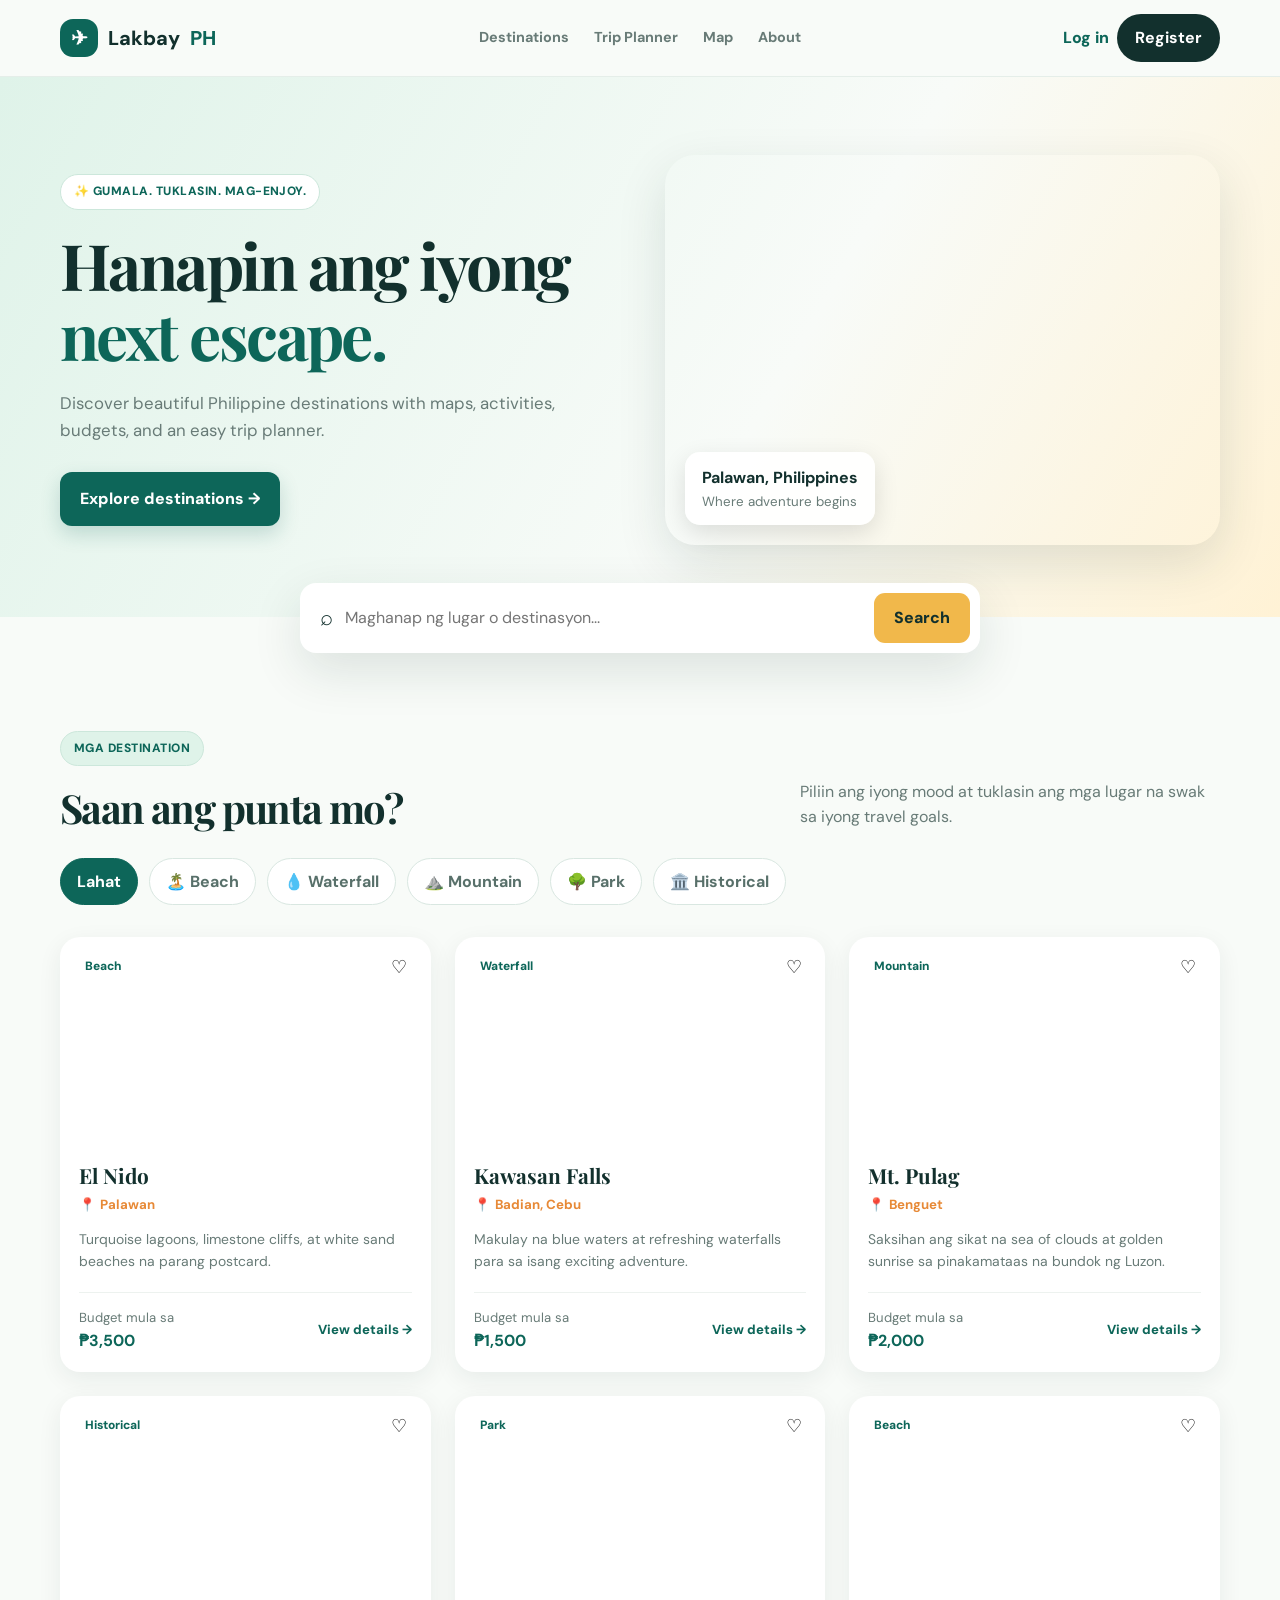
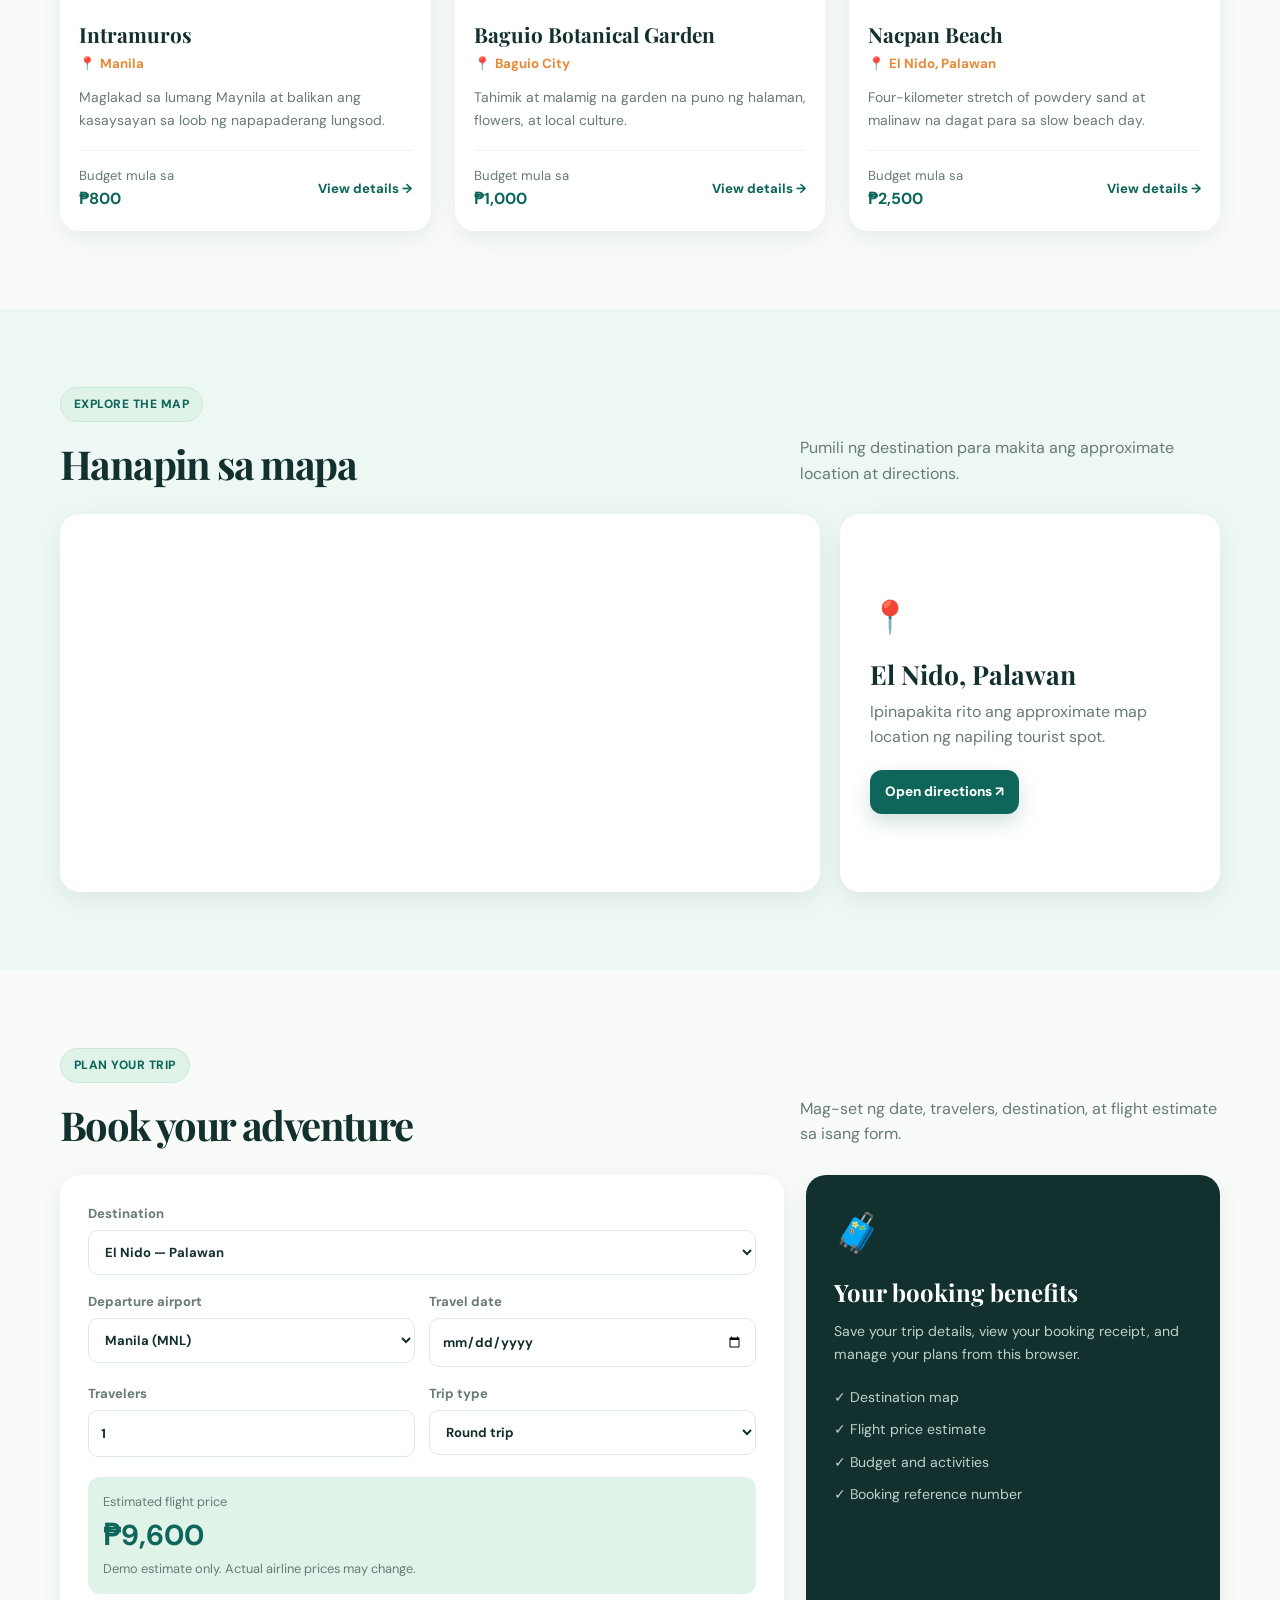
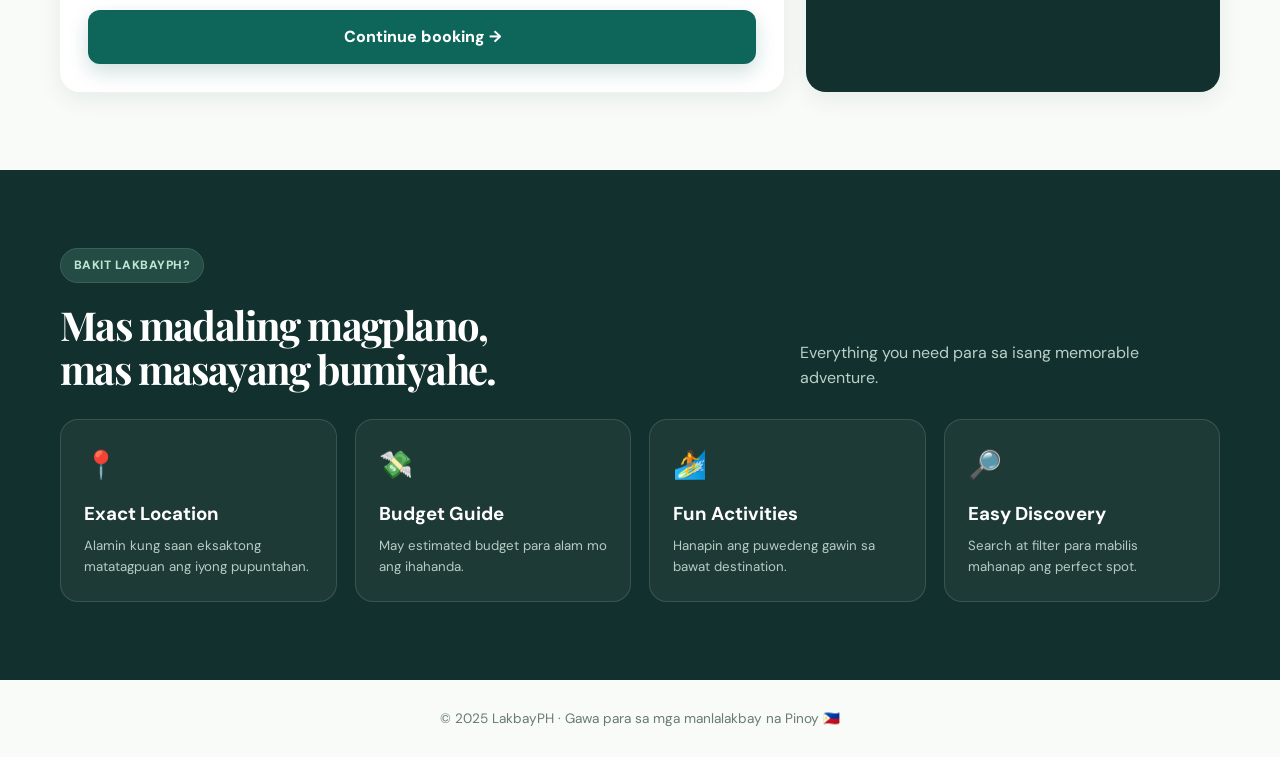
==== commit 178a1213: "Fix scrolling and embedded map errors by lazy-loading the map with a safe fallback." ====
--- a/index.html
+++ b/index.html
@@ -1,9 +1,9 @@
 <!DOCTYPE html>
 <html lang="fil">
 <head>
-  <meta charset="UTF-8" />
-  <meta name="viewport" content="width=device-width, initial-scale=1.0" />
-  <meta name="description" content="LakbayPH travel discovery and trip planning system." />
+  <meta charset="UTF-8">
+  <meta name="viewport" content="width=device-width, initial-scale=1.0">
+  <meta name="description" content="LakbayPH travel discovery and trip planning system.">
   <title>LakbayPH | Travel Spot Guide</title>
   <link rel="preconnect" href="https://fonts.googleapis.com">
   <link rel="preconnect" href="https://fonts.gstatic.com" crossorigin>
@@ -11,40 +11,22 @@
   <link rel="stylesheet" href="style.css">
 </head>
 <body>
-  <header>
-    <div class="container nav-bar">
-      <a class="logo" href="#home"><span class="logo-mark">✈</span> Lakbay<span>PH</span></a>
-      <nav><a href="#spots">Destinations</a><a href="#planner">Trip Planner</a><a href="#map-section">Map</a><a href="#about">About</a></nav>
-      <div class="account-actions"><button class="text-button" id="loginButton">Log in</button><button class="nav-button" id="registerButton">Register</button><button class="user-menu hidden" id="userMenu"></button></div>
-    </div>
-  </header>
-
-  <main>
-    <section class="hero" id="home"><div class="container hero-grid"><div>
-      <div class="eyebrow">✨ GUMALA. TUKLASIN. MAG-ENJOY.</div><h1>Hanapin ang iyong <span>next escape.</span></h1>
-      <p>Discover beautiful destinations in the Philippines with locations, maps, activities, budgets, and an easy trip planner.</p>
-      <a class="primary-button" href="#spots">Explore destinations →</a>
-    </div><div class="hero-image"><div class="hero-label"><b>Palawan, Philippines</b><small>Where adventure begins</small></div></div></div></section>
-
-    <div class="container search-wrap"><div class="search-box"><span>⌕</span><input id="searchInput" type="search" placeholder="Maghanap ng lugar o destinasyon..." /><button id="searchButton">Search</button></div></div>
-
-    <section id="spots"><div class="container"><div class="section-heading"><div><div class="eyebrow green">Mga destination</div><h2>Saan ang punta mo?</h2></div><p>Piliin ang iyong mood at tuklasin ang mga lugar na swak sa iyong travel goals.</p></div>
-      <div class="categories" id="categories"><button class="category active" data-category="All">Lahat</button><button class="category" data-category="Beach">🏝️ Beach</button><button class="category" data-category="Waterfall">💧 Waterfall</button><button class="category" data-category="Mountain">⛰️ Mountain</button><button class="category" data-category="Park">🌳 Park</button><button class="category" data-category="Historical">🏛️ Historical</button></div>
-      <div class="spot-grid" id="spotGrid"></div>
-    </div></section>
-
-    <section id="map-section" class="map-section"><div class="container"><div class="section-heading"><div><div class="eyebrow green">Explore the map</div><h2>Hanapin sa mapa</h2></div><p>Pumili ng destination para makita ang approximate location at directions.</p></div><div class="map-layout"><div class="map-card"><iframe id="mapFrame" title="Tourist spot map" loading="lazy" src="https://www.openstreetmap.org/export/embed.html?bbox=118.5%2C9.2%2C119.5%2C10.2&layer=mapnik&marker=9.8%2C118.7"></iframe></div><div class="map-info"><span class="map-pin">📍</span><h3 id="mapTitle">El Nido, Palawan</h3><p id="mapText">Ipinapakita rito ang approximate map location ng napiling tourist spot.</p><a id="directionsLink" class="primary-button small" target="_blank" rel="noopener">Open directions ↗</a></div></div></div></section>
-
-    <section id="planner"><div class="container"><div class="section-heading"><div><div class="eyebrow green">Plan your trip</div><h2>Book your adventure</h2></div><p>Mag-set ng date, travelers, destination, at flight estimate sa isang form.</p></div><div class="planner-layout"><form class="booking-form" id="bookingForm"><label>Destination<select id="bookingDestination" required></select></label><div class="form-row"><label>Departure airport<select id="airport" required><option value="MNL">Manila (MNL)</option><option value="CEB">Cebu (CEB)</option><option value="DVO">Davao (DVO)</option></select></label><label>Travel date<input id="travelDate" type="date" required></label></div><div class="form-row"><label>Travelers<input id="travelers" type="number" min="1" max="20" value="1" required></label><label>Trip type<select id="tripType"><option value="round">Round trip</option><option value="oneway">One way</option></select></label></div><div class="estimate-box"><span>Estimated flight price</span><strong id="flightPrice">₱0</strong><small>Demo estimate only. Actual airline prices may change.</small></div><button class="primary-button full" type="submit">Continue booking →</button></form><aside class="booking-summary"><span class="summary-icon">🧳</span><h3>Your booking benefits</h3><p>Save your trip details, view your booking receipt, and manage your plans from this browser.</p><ul><li>✓ Destination map</li><li>✓ Flight price estimate</li><li>✓ Budget and activities</li><li>✓ Booking reference number</li></ul></aside></div></div></section>
-
-    <section class="features" id="about"><div class="container"><div class="section-heading light"><div><div class="eyebrow dark">Bakit LakbayPH?</div><h2>Mas madaling magplano,<br>mas masayang bumiyahe.</h2></div><p>Everything you need para sa isang memorable adventure.</p></div><div class="feature-grid"><article><div>📍</div><h3>Exact Location</h3><p>Alamin kung saan eksaktong matatagpuan ang iyong pupuntahan.</p></article><article><div>💸</div><h3>Budget Guide</h3><p>May estimated budget para alam mo ang ihahanda.</p></article><article><div>🏄</div><h3>Fun Activities</h3><p>Hanapin ang puwedeng gawin sa bawat destination.</p></article><article><div>🔎</div><h3>Easy Discovery</h3><p>Search at filter para mabilis mahanap ang perfect spot.</p></article></div></div></section>
-  </main>
-  <footer>© 2025 LakbayPH · Gawa para sa mga manlalakbay na Pinoy 🇵🇭</footer>
-
-  <div class="modal" id="spotModal"><div class="modal-card"><button class="close" id="closeModal">×</button><div class="modal-image" id="modalImage"></div><div class="modal-content"><h2 id="modalTitle"></h2><div class="modal-location" id="modalLocation"></div><p id="modalDescription"></p><div class="modal-info" id="modalInfo"></div><button class="primary-button full" id="bookSpotButton">Book this destination</button></div></div></div>
-  <div class="modal" id="authModal"><div class="auth-card"><button class="close" id="closeAuth">×</button><div class="auth-tabs"><button class="auth-tab active" data-auth="login">Log in</button><button class="auth-tab" data-auth="register">Register</button></div><form id="authForm"><h2 id="authTitle">Welcome back!</h2><p id="authHint">Log in to save your bookings and favorite spots.</p><label id="nameField" class="hidden">Full name<input id="authName" type="text"></label><label>Email<input id="authEmail" type="email" required></label><label>Password<input id="authPassword" type="password" minlength="6" required></label><button class="primary-button full" type="submit" id="authSubmit">Log in</button><div class="form-message" id="authMessage"></div></form></div></div>
-  <div class="modal" id="receiptModal"><div class="receipt-card"><button class="close" id="closeReceipt">×</button><div class="success">✓</div><h2>Booking request saved!</h2><p id="receiptText"></p><div class="receipt-code" id="receiptCode"></div><button class="primary-button full" id="receiptDone">Done</button></div></div>
-  <div class="toast" id="toast"></div>
-  <script src="script.js"></script>
-</body>
-</html>
+<header><div class="container nav-bar">
+  <a class="logo" href="#home"><span class="logo-mark">✈</span> Lakbay<span>PH</span></a>
+  <nav><a href="#spots">Destinations</a><a href="#planner">Trip Planner</a><a href="#map-section">Map</a><a href="#about">About</a></nav>
+  <div class="account-actions"><button class="text-button" id="loginButton">Log in</button><button class="nav-button" id="registerButton">Register</button><button class="user-menu hidden" id="userMenu"></button></div>
+</div></header>
+<main>
+<section class="hero" id="home"><div class="container hero-grid"><div><div class="eyebrow">✨ GUMALA. TUKLASIN. MAG-ENJOY.</div><h1>Hanapin ang iyong <span>next escape.</span></h1><p>Discover beautiful Philippine destinations with maps, activities, budgets, and an easy trip planner.</p><a class="primary-button" href="#spots">Explore destinations →</a></div><div class="hero-image"><div class="hero-label"><b>Palawan, Philippines</b><small>Where adventure begins</small></div></div></div></section>
+<div class="container search-wrap"><div class="search-box"><span>⌕</span><input id="searchInput" type="search" placeholder="Maghanap ng lugar o destinasyon..."><button id="searchButton">Search</button></div></div>
+<section id="spots"><div class="container"><div class="section-heading"><div><div class="eyebrow green">Mga destination</div><h2>Saan ang punta mo?</h2></div><p>Piliin ang iyong mood at tuklasin ang mga lugar na swak sa iyong travel goals.</p></div><div class="categories" id="categories"><button class="category active" data-category="All">Lahat</button><button class="category" data-category="Beach">🏝️ Beach</button><button class="category" data-category="Waterfall">💧 Waterfall</button><button class="category" data-category="Mountain">⛰️ Mountain</button><button class="category" data-category="Park">🌳 Park</button><button class="category" data-category="Historical">🏛️ Historical</button></div><div class="spot-grid" id="spotGrid"></div></div></section>
+<section id="map-section" class="map-section"><div class="container"><div class="section-heading"><div><div class="eyebrow green">Explore the map</div><h2>Hanapin sa mapa</h2></div><p>Pumili ng destination para makita ang approximate location at directions.</p></div><div class="map-layout"><div class="map-card"><div class="map-loading" id="mapLoading">🗺️ Loading map...</div><iframe id="mapFrame" title="Tourist spot map" loading="lazy" referrerpolicy="no-referrer-when-downgrade" src="about:blank" data-src="https://www.openstreetmap.org/export/embed.html?bbox=118.5%2C9.2%2C119.5%2C10.2&amp;layer=mapnik&amp;marker=9.8%2C118.7"></iframe></div><div class="map-info"><span class="map-pin">📍</span><h3 id="mapTitle">El Nido, Palawan</h3><p id="mapText">Ipinapakita rito ang approximate map location ng napiling tourist spot.</p><a id="directionsLink" class="primary-button small" target="_blank" rel="noopener">Open directions ↗</a></div></div></div></section>
+<section id="planner"><div class="container"><div class="section-heading"><div><div class="eyebrow green">Plan your trip</div><h2>Book your adventure</h2></div><p>Mag-set ng date, travelers, destination, at flight estimate sa isang form.</p></div><div class="planner-layout"><form class="booking-form" id="bookingForm"><label>Destination<select id="bookingDestination" required></select></label><div class="form-row"><label>Departure airport<select id="airport"><option value="MNL">Manila (MNL)</option><option value="CEB">Cebu (CEB)</option><option value="DVO">Davao (DVO)</option></select></label><label>Travel date<input id="travelDate" type="date" required></label></div><div class="form-row"><label>Travelers<input id="travelers" type="number" min="1" max="20" value="1" required></label><label>Trip type<select id="tripType"><option value="round">Round trip</option><option value="oneway">One way</option></select></label></div><div class="estimate-box"><span>Estimated flight price</span><strong id="flightPrice">₱0</strong><small>Demo estimate only. Actual airline prices may change.</small></div><button class="primary-button full" type="submit">Continue booking →</button></form><aside class="booking-summary"><span class="summary-icon">🧳</span><h3>Your booking benefits</h3><p>Save your trip details, view your booking receipt, and manage your plans from this browser.</p><ul><li>✓ Destination map</li><li>✓ Flight price estimate</li><li>✓ Budget and activities</li><li>✓ Booking reference number</li></ul></aside></div></div></section>
+<section class="features" id="about"><div class="container"><div class="section-heading light"><div><div class="eyebrow dark">Bakit LakbayPH?</div><h2>Mas madaling magplano,<br>mas masayang bumiyahe.</h2></div><p>Everything you need para sa isang memorable adventure.</p></div><div class="feature-grid"><article><div>📍</div><h3>Exact Location</h3><p>Alamin kung saan eksaktong matatagpuan ang iyong pupuntahan.</p></article><article><div>💸</div><h3>Budget Guide</h3><p>May estimated budget para alam mo ang ihahanda.</p></article><article><div>🏄</div><h3>Fun Activities</h3><p>Hanapin ang puwedeng gawin sa bawat destination.</p></article><article><div>🔎</div><h3>Easy Discovery</h3><p>Search at filter para mabilis mahanap ang perfect spot.</p></article></div></div></section>
+</main>
+<footer>© 2025 LakbayPH · Gawa para sa mga manlalakbay na Pinoy 🇵🇭</footer>
+<div class="modal" id="spotModal"><div class="modal-card"><button class="close" id="closeModal">×</button><div class="modal-image" id="modalImage"></div><div class="modal-content"><h2 id="modalTitle"></h2><div class="modal-location" id="modalLocation"></div><p id="modalDescription"></p><div class="modal-info" id="modalInfo"></div><button class="primary-button full" id="bookSpotButton">Book this destination</button></div></div></div>
+<div class="modal" id="authModal"><div class="auth-card"><button class="close" id="closeAuth">×</button><div class="auth-tabs"><button class="auth-tab active" data-auth="login">Log in</button><button class="auth-tab" data-auth="register">Register</button></div><form id="authForm"><h2 id="authTitle">Welcome back!</h2><p id="authHint">Log in to save your bookings and favorite spots.</p><label id="nameField" class="hidden">Full name<input id="authName" type="text"></label><label>Email<input id="authEmail" type="email" required></label><label>Password<input id="authPassword" type="password" minlength="6" required></label><button class="primary-button full" type="submit" id="authSubmit">Log in</button><div class="form-message" id="authMessage"></div></form></div></div>
+<div class="modal" id="receiptModal"><div class="receipt-card"><button class="close" id="closeReceipt">×</button><div class="success">✓</div><h2>Booking request saved!</h2><p id="receiptText"></p><div class="receipt-code" id="receiptCode"></div><button class="primary-button full" id="receiptDone">Done</button></div></div><div class="toast" id="toast"></div>
+<script src="script.js"></script><script src="map-fix.js"></script>
+</body></html>
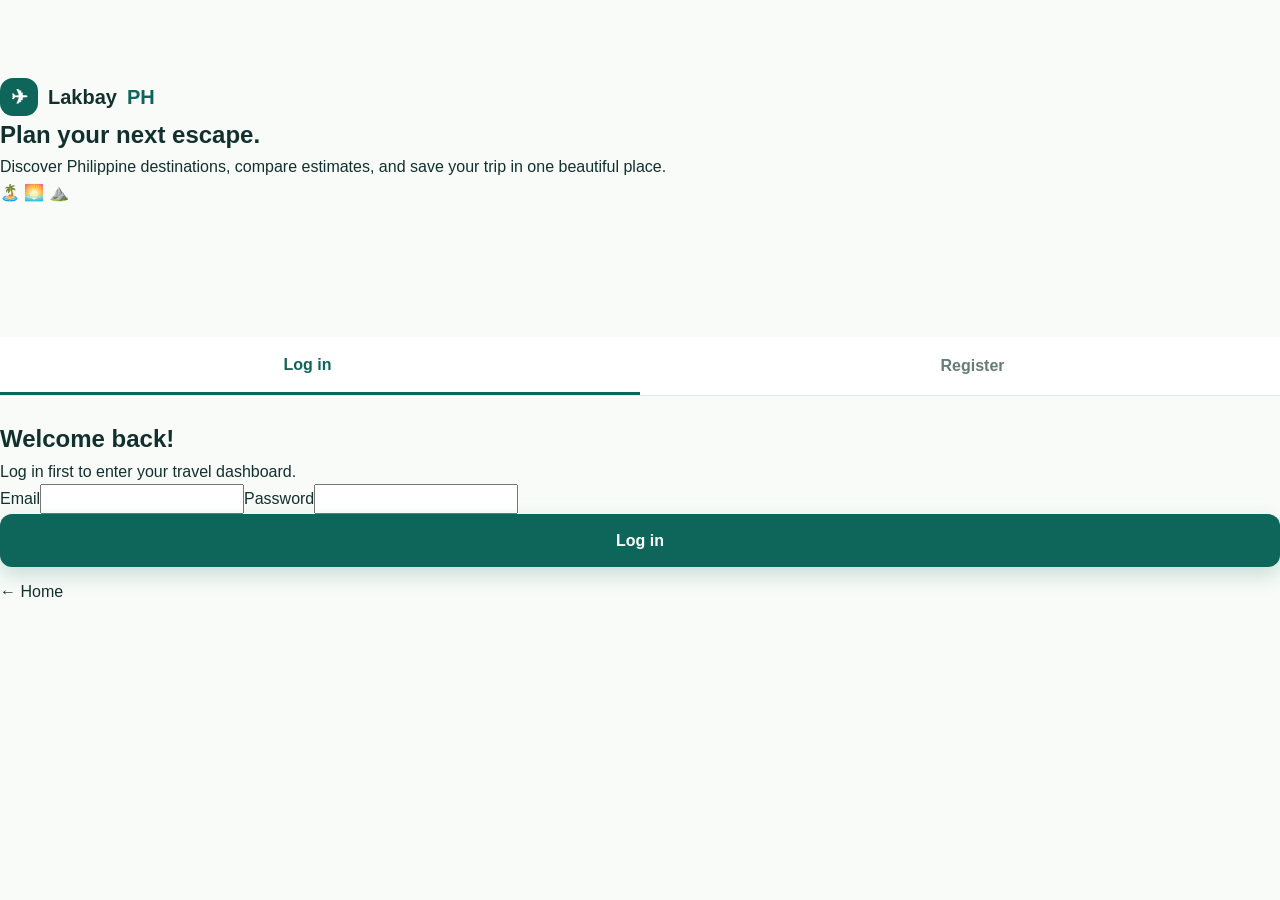
==== commit 25ffa4c1: "Separate authentication from dashboard and fix map scrolling by replacing interactive iframe with sa" ====
--- a/index.html
+++ b/index.html
@@ -1,32 +1 @@
-<!DOCTYPE html>
-<html lang="fil">
-<head>
-  <meta charset="UTF-8">
-  <meta name="viewport" content="width=device-width, initial-scale=1.0">
-  <meta name="description" content="LakbayPH travel discovery and trip planning system.">
-  <title>LakbayPH | Travel Spot Guide</title>
-  <link rel="preconnect" href="https://fonts.googleapis.com">
-  <link rel="preconnect" href="https://fonts.gstatic.com" crossorigin>
-  <link href="https://fonts.googleapis.com/css2?family=DM+Sans:wght@400;500;600;700;800&family=Playfair+Display:wght@600;700;800&display=swap" rel="stylesheet">
-  <link rel="stylesheet" href="style.css">
-</head>
-<body>
-<header><div class="container nav-bar">
-  <a class="logo" href="#home"><span class="logo-mark">✈</span> Lakbay<span>PH</span></a>
-  <nav><a href="#spots">Destinations</a><a href="#planner">Trip Planner</a><a href="#map-section">Map</a><a href="#about">About</a></nav>
-  <div class="account-actions"><button class="text-button" id="loginButton">Log in</button><button class="nav-button" id="registerButton">Register</button><button class="user-menu hidden" id="userMenu"></button></div>
-</div></header>
-<main>
-<section class="hero" id="home"><div class="container hero-grid"><div><div class="eyebrow">✨ GUMALA. TUKLASIN. MAG-ENJOY.</div><h1>Hanapin ang iyong <span>next escape.</span></h1><p>Discover beautiful Philippine destinations with maps, activities, budgets, and an easy trip planner.</p><a class="primary-button" href="#spots">Explore destinations →</a></div><div class="hero-image"><div class="hero-label"><b>Palawan, Philippines</b><small>Where adventure begins</small></div></div></div></section>
-<div class="container search-wrap"><div class="search-box"><span>⌕</span><input id="searchInput" type="search" placeholder="Maghanap ng lugar o destinasyon..."><button id="searchButton">Search</button></div></div>
-<section id="spots"><div class="container"><div class="section-heading"><div><div class="eyebrow green">Mga destination</div><h2>Saan ang punta mo?</h2></div><p>Piliin ang iyong mood at tuklasin ang mga lugar na swak sa iyong travel goals.</p></div><div class="categories" id="categories"><button class="category active" data-category="All">Lahat</button><button class="category" data-category="Beach">🏝️ Beach</button><button class="category" data-category="Waterfall">💧 Waterfall</button><button class="category" data-category="Mountain">⛰️ Mountain</button><button class="category" data-category="Park">🌳 Park</button><button class="category" data-category="Historical">🏛️ Historical</button></div><div class="spot-grid" id="spotGrid"></div></div></section>
-<section id="map-section" class="map-section"><div class="container"><div class="section-heading"><div><div class="eyebrow green">Explore the map</div><h2>Hanapin sa mapa</h2></div><p>Pumili ng destination para makita ang approximate location at directions.</p></div><div class="map-layout"><div class="map-card"><div class="map-loading" id="mapLoading">🗺️ Loading map...</div><iframe id="mapFrame" title="Tourist spot map" loading="lazy" referrerpolicy="no-referrer-when-downgrade" src="about:blank" data-src="https://www.openstreetmap.org/export/embed.html?bbox=118.5%2C9.2%2C119.5%2C10.2&amp;layer=mapnik&amp;marker=9.8%2C118.7"></iframe></div><div class="map-info"><span class="map-pin">📍</span><h3 id="mapTitle">El Nido, Palawan</h3><p id="mapText">Ipinapakita rito ang approximate map location ng napiling tourist spot.</p><a id="directionsLink" class="primary-button small" target="_blank" rel="noopener">Open directions ↗</a></div></div></div></section>
-<section id="planner"><div class="container"><div class="section-heading"><div><div class="eyebrow green">Plan your trip</div><h2>Book your adventure</h2></div><p>Mag-set ng date, travelers, destination, at flight estimate sa isang form.</p></div><div class="planner-layout"><form class="booking-form" id="bookingForm"><label>Destination<select id="bookingDestination" required></select></label><div class="form-row"><label>Departure airport<select id="airport"><option value="MNL">Manila (MNL)</option><option value="CEB">Cebu (CEB)</option><option value="DVO">Davao (DVO)</option></select></label><label>Travel date<input id="travelDate" type="date" required></label></div><div class="form-row"><label>Travelers<input id="travelers" type="number" min="1" max="20" value="1" required></label><label>Trip type<select id="tripType"><option value="round">Round trip</option><option value="oneway">One way</option></select></label></div><div class="estimate-box"><span>Estimated flight price</span><strong id="flightPrice">₱0</strong><small>Demo estimate only. Actual airline prices may change.</small></div><button class="primary-button full" type="submit">Continue booking →</button></form><aside class="booking-summary"><span class="summary-icon">🧳</span><h3>Your booking benefits</h3><p>Save your trip details, view your booking receipt, and manage your plans from this browser.</p><ul><li>✓ Destination map</li><li>✓ Flight price estimate</li><li>✓ Budget and activities</li><li>✓ Booking reference number</li></ul></aside></div></div></section>
-<section class="features" id="about"><div class="container"><div class="section-heading light"><div><div class="eyebrow dark">Bakit LakbayPH?</div><h2>Mas madaling magplano,<br>mas masayang bumiyahe.</h2></div><p>Everything you need para sa isang memorable adventure.</p></div><div class="feature-grid"><article><div>📍</div><h3>Exact Location</h3><p>Alamin kung saan eksaktong matatagpuan ang iyong pupuntahan.</p></article><article><div>💸</div><h3>Budget Guide</h3><p>May estimated budget para alam mo ang ihahanda.</p></article><article><div>🏄</div><h3>Fun Activities</h3><p>Hanapin ang puwedeng gawin sa bawat destination.</p></article><article><div>🔎</div><h3>Easy Discovery</h3><p>Search at filter para mabilis mahanap ang perfect spot.</p></article></div></div></section>
-</main>
-<footer>© 2025 LakbayPH · Gawa para sa mga manlalakbay na Pinoy 🇵🇭</footer>
-<div class="modal" id="spotModal"><div class="modal-card"><button class="close" id="closeModal">×</button><div class="modal-image" id="modalImage"></div><div class="modal-content"><h2 id="modalTitle"></h2><div class="modal-location" id="modalLocation"></div><p id="modalDescription"></p><div class="modal-info" id="modalInfo"></div><button class="primary-button full" id="bookSpotButton">Book this destination</button></div></div></div>
-<div class="modal" id="authModal"><div class="auth-card"><button class="close" id="closeAuth">×</button><div class="auth-tabs"><button class="auth-tab active" data-auth="login">Log in</button><button class="auth-tab" data-auth="register">Register</button></div><form id="authForm"><h2 id="authTitle">Welcome back!</h2><p id="authHint">Log in to save your bookings and favorite spots.</p><label id="nameField" class="hidden">Full name<input id="authName" type="text"></label><label>Email<input id="authEmail" type="email" required></label><label>Password<input id="authPassword" type="password" minlength="6" required></label><button class="primary-button full" type="submit" id="authSubmit">Log in</button><div class="form-message" id="authMessage"></div></form></div></div>
-<div class="modal" id="receiptModal"><div class="receipt-card"><button class="close" id="closeReceipt">×</button><div class="success">✓</div><h2>Booking request saved!</h2><p id="receiptText"></p><div class="receipt-code" id="receiptCode"></div><button class="primary-button full" id="receiptDone">Done</button></div></div><div class="toast" id="toast"></div>
-<script src="script.js"></script><script src="map-fix.js"></script>
-</body></html>
+<!DOCTYPE html><html lang="fil"><head><meta charset="UTF-8"><meta http-equiv="refresh" content="0; url=login.html"><meta name="viewport" content="width=device-width,initial-scale=1.0"><title>LakbayPH</title></head><body><p>Opening LakbayPH login...</p><script>location.replace('login.html');</script></body></html>
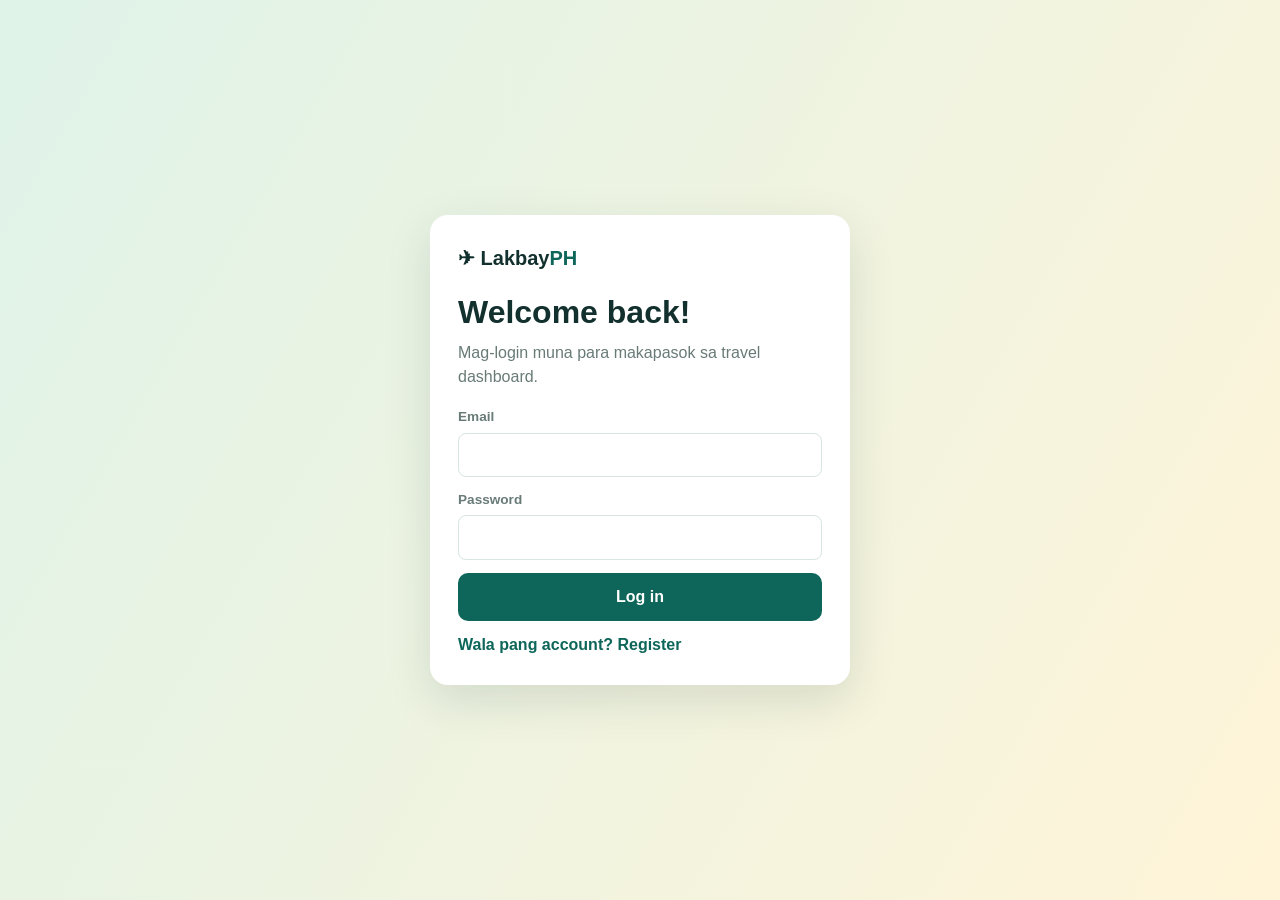
==== commit cac855a6: "Simplify the project to one TrebEdit-friendly index.html with embedded CSS and JavaScript, separate " ====
--- a/index.html
+++ b/index.html
@@ -1 +1,31 @@
-<!DOCTYPE html><html lang="fil"><head><meta charset="UTF-8"><meta http-equiv="refresh" content="0; url=login.html"><meta name="viewport" content="width=device-width,initial-scale=1.0"><title>LakbayPH</title></head><body><p>Opening LakbayPH login...</p><script>location.replace('login.html');</script></body></html>
+<!doctype html>
+<html lang="fil">
+<head>
+<meta charset="UTF-8"><meta name="viewport" content="width=device-width,initial-scale=1"><title>LakbayPH</title>
+<style>
+:root{--green:#0d6659;--dark:#12302d;--mint:#dff3e9;--cream:#f7faf8;--muted:#687b77;--gold:#f1b84b}*{box-sizing:border-box;margin:0;padding:0}body{font-family:Arial,sans-serif;background:var(--cream);color:var(--dark);line-height:1.5}button,input,select{font:inherit}button{cursor:pointer;border:0}.hidden{display:none!important}.wrap{width:min(1100px,92%);margin:auto}.btn{background:var(--green);color:#fff;padding:12px 18px;border-radius:10px;font-weight:bold}.btn:hover{filter:brightness(.9)}header{position:sticky;top:0;z-index:10;background:#fffffff2;border-bottom:1px solid #dce9e4}.nav{min-height:70px;display:flex;align-items:center;justify-content:space-between;gap:15px}.logo{font-size:1.25rem;font-weight:800;text-decoration:none;color:var(--dark)}.logo b{color:var(--green)}nav{display:flex;gap:20px}nav a{color:var(--muted);font-weight:bold;text-decoration:none}.account{display:flex;align-items:center;gap:8px}.link-btn{background:none;color:var(--green);font-weight:bold}.hero{padding:75px 0;background:linear-gradient(120deg,#dff3e9,#fff4d8)}.hero-grid{display:grid;grid-template-columns:1fr 1fr;gap:35px;align-items:center}.hero h1{font-size:clamp(2.5rem,6vw,4.8rem);line-height:1.05;margin:15px 0}.hero h1 span{color:var(--green)}.hero p{color:var(--muted);max-width:500px;margin-bottom:22px}.hero-img{height:340px;border-radius:25px;background:url('https://images.unsplash.com/photo-1507525428034-b723cf961d3e?auto=format&fit=crop&w=1000&q=80') center/cover;display:flex;align-items:end;padding:20px}.tag{background:#fffffff2;padding:12px 16px;border-radius:12px;font-weight:bold}.tag small{display:block;color:var(--muted);font-weight:normal}.search{display:flex;gap:8px;background:#fff;padding:10px;border-radius:14px;box-shadow:0 10px 30px #12302d18;max-width:680px;margin:-25px auto 20px;position:relative}.search input{flex:1;border:0;outline:0;padding:7px}.search button{background:var(--gold);padding:10px 17px;border-radius:9px;font-weight:bold}section{padding:65px 0}.heading{display:flex;justify-content:space-between;gap:20px;align-items:end;margin-bottom:25px}.heading h2{font-size:2.2rem}.heading p{color:var(--muted);max-width:400px}.cats{display:flex;flex-wrap:wrap;gap:9px;margin-bottom:25px}.cat{padding:9px 15px;border:1px solid #d7e6e0;background:#fff;border-radius:99px;color:var(--muted);font-weight:bold}.cat.active,.cat:hover{background:var(--green);color:#fff}.grid{display:grid;grid-template-columns:repeat(3,1fr);gap:20px}.card{background:#fff;border-radius:16px;overflow:hidden;box-shadow:0 5px 20px #12302d10}.card-img{height:180px;background-size:cover;background-position:center;display:flex;justify-content:space-between;align-items:start;padding:12px}.badge,.heart{background:#fffffff2;border-radius:99px;padding:6px 10px;color:var(--green);font-weight:bold}.heart{border:0;font-size:1.1rem}.card-body{padding:17px}.card h3{font-size:1.25rem}.location{color:#df8b31;font-size:.85rem}.card p{color:var(--muted);font-size:.9rem;margin:10px 0;min-height:45px}.card-foot{display:flex;justify-content:space-between;align-items:end;border-top:1px solid #edf2ef;padding-top:12px;font-size:.82rem}.card-foot strong{display:block;color:var(--green);font-size:1rem}.details{background:none;color:var(--green);font-weight:bold}.map-section{background:#eaf6f1}.map-box{display:grid;grid-template-columns:1fr 1fr;gap:20px}.map-preview{min-height:300px;border-radius:18px;background:linear-gradient(135deg,#a9d8c8,#72b8a5);display:grid;place-items:center;text-align:center;padding:25px}.map-preview strong{display:block;font-size:1.4rem}.map-preview span{font-size:3rem}.planner{display:grid;grid-template-columns:1.3fr .7fr;gap:20px}.panel{background:#fff;padding:24px;border-radius:18px;box-shadow:0 5px 20px #12302d10}.form-grid{display:grid;grid-template-columns:1fr 1fr;gap:12px}label{display:block;color:var(--muted);font-size:.85rem;font-weight:bold;margin-bottom:13px}input,select{width:100%;padding:11px;margin-top:5px;border:1px solid #d7e6e0;border-radius:8px;outline:0}.estimate{background:var(--mint);padding:14px;border-radius:10px;margin:5px 0 15px}.estimate strong{display:block;color:var(--green);font-size:1.7rem}.dark-panel{background:var(--dark);color:#fff}.dark-panel p,.dark-panel li{color:#bad0c9}.dark-panel ul{list-style:none;margin-top:15px;display:grid;gap:8px}.features{background:var(--dark);color:#fff}.features .grid{grid-template-columns:repeat(4,1fr)}.feature{padding:20px;border:1px solid #ffffff22;border-radius:14px}.feature p{color:#bad0c9;font-size:.85rem;margin-top:5px}.modal{position:fixed;inset:0;z-index:20;background:#061b18aa;display:grid;place-items:center;padding:18px}.modal-box{background:#fff;border-radius:18px;width:min(500px,100%);padding:24px;position:relative;max-height:92vh;overflow:auto}.close{position:absolute;right:12px;top:10px;border-radius:50%;background:#eee;width:32px;height:32px}.info{display:grid;grid-template-columns:1fr 1fr;gap:8px;margin:15px 0}.info div{background:var(--mint);padding:10px;border-radius:8px;font-size:.85rem}.info b{display:block;color:var(--green);font-size:.7rem}.auth-screen{min-height:100vh;display:grid;place-items:center;background:linear-gradient(120deg,#dff3e9,#fff4d8);padding:20px}.auth-box{background:#fff;padding:28px;border-radius:18px;width:min(420px,100%);box-shadow:0 15px 45px #12302d20}.auth-box h1{margin:15px 0 5px}.auth-box p{color:var(--muted);margin-bottom:18px}.toast{position:fixed;right:18px;bottom:18px;background:var(--dark);color:#fff;padding:13px 17px;border-radius:10px;display:none;z-index:50}.toast.show{display:block}footer{text-align:center;padding:25px;color:var(--muted)}
+@media(max-width:800px){nav{display:none}.hero-grid,.planner,.map-box{grid-template-columns:1fr}.grid{grid-template-columns:repeat(2,1fr)}.features .grid{grid-template-columns:repeat(2,1fr)}}@media(max-width:540px){.grid,.features .grid,.form-grid,.info{grid-template-columns:1fr}.heading{display:block}.heading p{margin-top:8px}.hero-img{height:250px}}
+</style></head>
+<body>
+<div id="authView" class="auth-screen"><div class="auth-box"><a class="logo" href="#">✈ Lakbay<b>PH</b></a><h1 id="authTitle">Welcome back!</h1><p id="authText">Mag-login muna para makapasok sa travel dashboard.</p><form id="authForm"><label id="nameLabel" class="hidden">Full name<input id="nameInput"></label><label>Email<input id="emailInput" type="email" required></label><label>Password<input id="passwordInput" type="password" minlength="6" required></label><button class="btn" style="width:100%" id="authSubmit">Log in</button><p id="authMessage" style="text-align:center;margin:12px 0 0"></p></form><button class="link-btn" id="switchAuth">Wala pang account? Register</button></div></div>
+<div id="appView" class="hidden"><header><div class="wrap nav"><a class="logo" href="#home">✈ Lakbay<b>PH</b></a><nav><a href="#spots">Destinations</a><a href="#map">Map</a><a href="#planner">Booking</a><a href="#about">About</a></nav><div class="account"><span id="hello"></span><button class="link-btn" id="logout">Log out</button></div></div></header><main>
+<section class="hero" id="home"><div class="wrap hero-grid"><div><small>✨ GUMALA. TUKLASIN. MAG-ENJOY.</small><h1>Hanapin ang iyong <span>next escape.</span></h1><p>Discover Philippine destinations with locations, activities, budgets, map links, and trip booking.</p><a class="btn" href="#spots">Explore destinations →</a></div><div class="hero-img"><div class="tag">Palawan, Philippines<small>Where adventure begins</small></div></div></div></section><div class="wrap"><div class="search"><span>⌕</span><input id="searchInput" placeholder="Maghanap ng lugar o destinasyon"><button id="searchBtn">Search</button></div></div>
+<section id="spots"><div class="wrap"><div class="heading"><div><small>POPULAR SPOTS</small><h2>Saan ang punta mo?</h2></div><p>Search o pumili ng category para makita ang destinations.</p></div><div class="cats" id="cats"></div><div class="grid" id="cards"></div></div></section>
+<section class="map-section" id="map"><div class="wrap"><div class="heading"><div><small>LOCATION</small><h2>Hanapin sa mapa</h2></div><p>Safe preview ito. Ang interactive map ay bubukas sa bagong tab para walang scroll error.</p></div><div class="map-box"><div class="map-preview"><div><span>🗺️</span><strong id="mapTitle">El Nido, Palawan</strong><p id="mapText">Approximate location</p><a id="mapLink" class="btn" target="_blank">Open map ↗</a></div></div><div class="panel"><h3>Directions</h3><p id="directionText" style="color:var(--muted);margin:12px 0">Pumili ng tourist spot para makita ang location.</p><a id="directionLink" class="btn" target="_blank">Get directions ↗</a></div></div></div></section>
+<section id="planner"><div class="wrap"><div class="heading"><div><small>TRIP PLANNER</small><h2>Book your adventure</h2></div><p>Booking is available only for logged-in users.</p></div><div class="planner"><form class="panel" id="bookingForm"><label>Destination<select id="destination"></select></label><div class="form-grid"><label>Airport<select id="airport"><option value="MNL">Manila (MNL)</option><option value="CEB">Cebu (CEB)</option><option value="DVO">Davao (DVO)</option></select></label><label>Date<input id="date" type="date" required></label><label>Travelers<input id="travelers" type="number" min="1" value="1" required></label><label>Trip type<select id="tripType"><option value="2">Round trip</option><option value="1">One way</option></select></label></div><div class="estimate">Estimated flight price<strong id="price">₱0</strong><small>Demo estimate only; actual airline prices vary.</small></div><button class="btn" style="width:100%">Save booking</button></form><aside class="panel dark-panel"><h3>Trip checklist 🧳</h3><p style="margin-top:10px">All booking features are in this single-page system.</p><ul><li>✓ Destination details</li><li>✓ Map and directions</li><li>✓ Flight estimate</li><li>✓ Booking reference</li></ul></aside></div></div></section>
+<section class="features" id="about"><div class="wrap"><div class="heading"><div><small>FEATURES</small><h2>Plan easier. Travel better.</h2></div></div><div class="grid"><div class="feature">📍<h3>Exact Location</h3><p>Open the destination on a map.</p></div><div class="feature">💸<h3>Budget Guide</h3><p>See estimated cost information.</p></div><div class="feature">🏄<h3>Activities</h3><p>Discover things to do.</p></div><div class="feature">🔎<h3>Smart Search</h3><p>Search by name or location.</p></div></div></div></section></main><footer>© 2025 LakbayPH 🇵🇭</footer></div>
+<div id="spotModal" class="modal hidden"><div class="modal-box"><button class="close" id="closeSpot">×</button><h2 id="modalTitle"></h2><p id="modalLocation" style="color:var(--muted)"></p><p id="modalDesc" style="margin-top:12px;color:var(--muted)"></p><div class="info" id="modalInfo"></div><button class="btn" id="bookThis" style="width:100%">Book this destination</button></div></div><div id="toast" class="toast"></div>
+<script>
+const spots=[{n:'El Nido',l:'Palawan',c:'Beach',lat:11.1784,lon:119.3948,i:'https://images.unsplash.com/photo-1544550285-f813152fb2fd?auto=format&fit=crop&w=800&q=85',d:'Turquoise lagoons, limestone cliffs, and white sand beaches.',b:'₱3,500 – ₱6,000',a:'Island hopping, snorkeling, kayaking',f:4800},{n:'Kawasan Falls',l:'Badian, Cebu',c:'Waterfall',lat:9.8,lon:123.37,i:'https://images.unsplash.com/photo-1432405972618-c60b0225b8f9?auto=format&fit=crop&w=800&q=85',d:'Blue waters and exciting canyoneering adventure.',b:'₱1,500 – ₱3,000',a:'Canyoneering, swimming, trekking',f:3200},{n:'Mt. Pulag',l:'Benguet',c:'Mountain',lat:16.5567,lon:120.8878,i:'https://images.unsplash.com/photo-1464278533981-50106e6176b1?auto=format&fit=crop&w=800&q=85',d:'Sea of clouds and golden sunrise for hikers.',b:'₱2,000 – ₱4,000',a:'Hiking, camping, sightseeing',f:3600},{n:'Intramuros',l:'Manila',c:'Historical',lat:14.5896,lon:120.9747,i:'https://images.unsplash.com/photo-1552457499-6f5b1a2a4e0e?auto=format&fit=crop&w=800&q=85',d:'Explore old Manila inside the historic walled city.',b:'₱800 – ₱1,500',a:'Walking tour, sightseeing, food trip',f:0},{n:'Baguio Botanical Garden',l:'Baguio City',c:'Park',lat:16.4147,lon:120.605,i:'https://images.unsplash.com/photo-1585320806297-9794b3e4eeae?auto=format&fit=crop&w=800&q=85',d:'Cool weather, flowers, greenery, and local culture.',b:'₱1,000 – ₱2,500',a:'Nature walk, photography, sightseeing',f:3500},{n:'Nacpan Beach',l:'El Nido, Palawan',c:'Beach',lat:11.2767,lon:119.4169,i:'https://images.unsplash.com/photo-1507525428034-b723cf961d3e?auto=format&fit=crop&w=800&q=85',d:'Powdery sand and clear water for a peaceful beach day.',b:'₱2,500 – ₱5,000',a:'Swimming, sunset watching',f:4800}];
+const $=id=>document.getElementById(id),money=n=>'₱'+Number(n).toLocaleString('en-PH');let mode='login',active='All',selected=spots[0];
+function toast(x){$('toast').textContent=x;$('toast').classList.add('show');setTimeout(()=>$('toast').classList.remove('show'),2500)}
+function showApp(){const u=JSON.parse(localStorage.getItem('lakbayUser')||'null');if(!u)return;$('authView').classList.add('hidden');$('appView').classList.remove('hidden');$('hello').textContent='Hi, '+u.name.split(' ')[0]+'!'}
+if(localStorage.getItem('lakbayUser'))showApp();
+$('switchAuth').onclick=()=>{mode=mode==='login'?'register':'login';$('nameLabel').classList.toggle('hidden',mode==='login');$('nameInput').required=mode==='register';$('authTitle').textContent=mode==='login'?'Welcome back!':'Create your account';$('authText').textContent=mode==='login'?'Mag-login muna para makapasok sa travel dashboard.':'Register muna para makagawa ng account.';$('authSubmit').textContent=mode==='login'?'Log in':'Register';$('switchAuth').textContent=mode==='login'?'Wala pang account? Register':'May account na? Log in'};
+$('authForm').onsubmit=e=>{e.preventDefault();let email=$('emailInput').value.trim().toLowerCase(),pass=$('passwordInput').value;if(mode==='register'){let name=$('nameInput').value.trim();if(!name)return;$('authMessage').textContent='Account created. Mag-login gamit ang account mo.';localStorage.setItem('lakbayAccount',JSON.stringify({name,email,pass}));$('switchAuth').click();$('emailInput').value=email}else{let a=JSON.parse(localStorage.getItem('lakbayAccount')||'null');if(!a||a.email!==email||a.pass!==pass){$('authMessage').textContent='Mali ang email o password.';return}localStorage.setItem('lakbayUser',JSON.stringify({name:a.name,email:a.email}));showApp()}};
+$('logout').onclick=()=>{localStorage.removeItem('lakbayUser');location.reload()};$('cats').innerHTML=['All','Beach','Waterfall','Mountain','Park','Historical'].map(x=>`<button class="cat ${x==='All'?'active':''}" data-c="${x}">${x}</button>`).join('');
+function render(){let q=$('searchInput').value.toLowerCase();let list=spots.filter(s=>(active==='All'||s.c===active)&&`${s.n} ${s.l} ${s.c}`.toLowerCase().includes(q));$('cards').innerHTML=list.length?list.map(s=>`<article class="card"><div class="card-img" style="background-image:url('${s.i}')"><span class="badge">${s.c}</span><button class="heart">♡</button></div><div class="card-body"><h3>${s.n}</h3><div class="location">📍 ${s.l}</div><p>${s.d}</p><div class="card-foot"><span>Budget<strong>${s.b.split(' – ')[0]}</strong></span><button class="details" data-name="${s.n}">View details →</button></div></div></article>`).join(''):'<div class="empty">Walang nahanap na destination.</div>';document.querySelectorAll('.details').forEach(b=>b.onclick=()=>openSpot(spots.find(s=>s.n===b.dataset.name)));document.querySelectorAll('.heart').forEach(b=>b.onclick=()=>{b.textContent=b.textContent==='♡'?'♥':'♡';b.style.color='#e75c5c'})}
+function map(s){selected=s;$('mapTitle').textContent=s.n+', '+s.l;$('mapText').textContent=`Approximate location: ${s.lat}, ${s.lon}`;$('directionText').textContent='Open the map in a new tab to see the exact area and nearby places.';let q=encodeURIComponent(s.n+', '+s.l+', Philippines');$('mapLink').href='https://www.openstreetmap.org/search?query='+q;$('directionLink').href=`https://www.google.com/maps/search/?api=1&query=${s.lat},${s.lon}`}
+function openSpot(s){selected=s;$('modalTitle').textContent=s.n;$('modalLocation').textContent='📍 '+s.l+' · '+s.c;$('modalDesc').textContent=s.d;$('modalInfo').innerHTML=`<div><b>Budget</b>${s.b}</div><div><b>Activities</b>${s.a}</div><div><b>Flight estimate</b>${s.f?money(s.f):'Land travel'}</div><div><b>Map</b>External directions</div>`;map(s);$('spotModal').classList.remove('hidden');$('bookThis').onclick=()=>{$('destination').value=s.n;updatePrice();$('spotModal').classList.add('hidden');$('planner').scrollIntoView({behavior:'smooth'})}}
+$('closeSpot').onclick=()=>$('spotModal').classList.add('hidden');$('spotModal').onclick=e=>{if(e.target===$('spotModal'))$('spotModal').classList.add('hidden')};document.querySelectorAll('.cat').forEach(b=>b.onclick=()=>{document.querySelector('.cat.active').classList.remove('active');b.classList.add('active');active=b.dataset.c;render()});$('searchInput').oninput=render;$('searchBtn').onclick=render;$('destination').innerHTML=spots.map(s=>`<option>${s.n}</option>`).join('');function updatePrice(){let s=spots.find(x=>x.n===$('destination').value),v=s.f||0;v+=({MNL:0,CEB:500,DVO:900}[$('airport').value]||0);v*=+$('tripType').value;v*=Math.max(1,+$('travelers').value);$('price').textContent=v?money(v):'₱0 (land travel)'}['destination','airport','tripType','travelers'].forEach(id=>$(id).oninput=updatePrice);$('date').min=new Date().toISOString().slice(0,10);$('bookingForm').onsubmit=e=>{e.preventDefault();let code='LPH-'+Math.random().toString(36).slice(2,8).toUpperCase();toast('Booking saved: '+code)};map(spots[0]);render();
+</script></body></html>
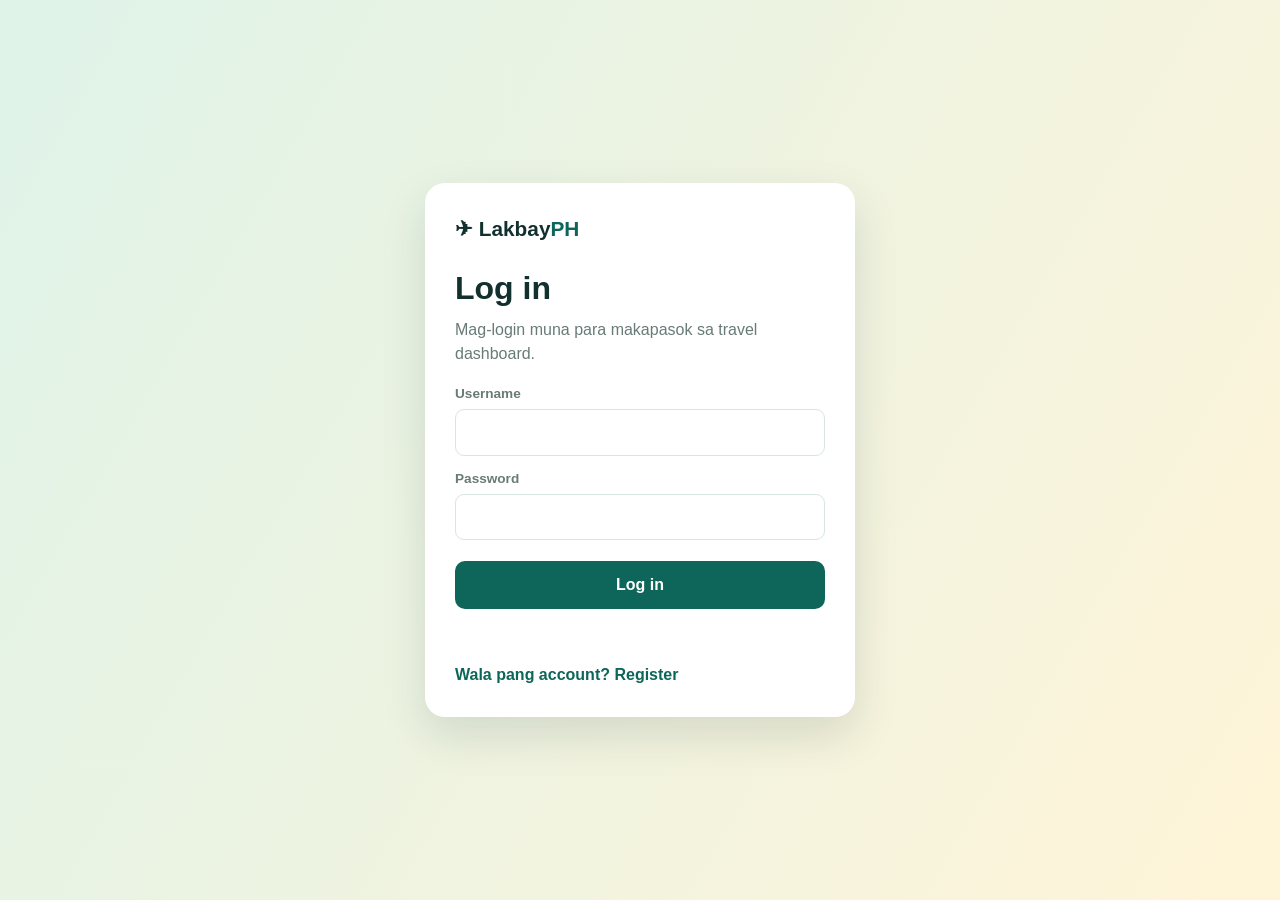
==== commit 47f620fc: "Fix username/password registration and login flow in single-file TrebEdit app." ====
--- a/index.html
+++ b/index.html
@@ -3,29 +3,23 @@
 <head>
 <meta charset="UTF-8"><meta name="viewport" content="width=device-width,initial-scale=1"><title>LakbayPH</title>
 <style>
-:root{--green:#0d6659;--dark:#12302d;--mint:#dff3e9;--cream:#f7faf8;--muted:#687b77;--gold:#f1b84b}*{box-sizing:border-box;margin:0;padding:0}body{font-family:Arial,sans-serif;background:var(--cream);color:var(--dark);line-height:1.5}button,input,select{font:inherit}button{cursor:pointer;border:0}.hidden{display:none!important}.wrap{width:min(1100px,92%);margin:auto}.btn{background:var(--green);color:#fff;padding:12px 18px;border-radius:10px;font-weight:bold}.btn:hover{filter:brightness(.9)}header{position:sticky;top:0;z-index:10;background:#fffffff2;border-bottom:1px solid #dce9e4}.nav{min-height:70px;display:flex;align-items:center;justify-content:space-between;gap:15px}.logo{font-size:1.25rem;font-weight:800;text-decoration:none;color:var(--dark)}.logo b{color:var(--green)}nav{display:flex;gap:20px}nav a{color:var(--muted);font-weight:bold;text-decoration:none}.account{display:flex;align-items:center;gap:8px}.link-btn{background:none;color:var(--green);font-weight:bold}.hero{padding:75px 0;background:linear-gradient(120deg,#dff3e9,#fff4d8)}.hero-grid{display:grid;grid-template-columns:1fr 1fr;gap:35px;align-items:center}.hero h1{font-size:clamp(2.5rem,6vw,4.8rem);line-height:1.05;margin:15px 0}.hero h1 span{color:var(--green)}.hero p{color:var(--muted);max-width:500px;margin-bottom:22px}.hero-img{height:340px;border-radius:25px;background:url('https://images.unsplash.com/photo-1507525428034-b723cf961d3e?auto=format&fit=crop&w=1000&q=80') center/cover;display:flex;align-items:end;padding:20px}.tag{background:#fffffff2;padding:12px 16px;border-radius:12px;font-weight:bold}.tag small{display:block;color:var(--muted);font-weight:normal}.search{display:flex;gap:8px;background:#fff;padding:10px;border-radius:14px;box-shadow:0 10px 30px #12302d18;max-width:680px;margin:-25px auto 20px;position:relative}.search input{flex:1;border:0;outline:0;padding:7px}.search button{background:var(--gold);padding:10px 17px;border-radius:9px;font-weight:bold}section{padding:65px 0}.heading{display:flex;justify-content:space-between;gap:20px;align-items:end;margin-bottom:25px}.heading h2{font-size:2.2rem}.heading p{color:var(--muted);max-width:400px}.cats{display:flex;flex-wrap:wrap;gap:9px;margin-bottom:25px}.cat{padding:9px 15px;border:1px solid #d7e6e0;background:#fff;border-radius:99px;color:var(--muted);font-weight:bold}.cat.active,.cat:hover{background:var(--green);color:#fff}.grid{display:grid;grid-template-columns:repeat(3,1fr);gap:20px}.card{background:#fff;border-radius:16px;overflow:hidden;box-shadow:0 5px 20px #12302d10}.card-img{height:180px;background-size:cover;background-position:center;display:flex;justify-content:space-between;align-items:start;padding:12px}.badge,.heart{background:#fffffff2;border-radius:99px;padding:6px 10px;color:var(--green);font-weight:bold}.heart{border:0;font-size:1.1rem}.card-body{padding:17px}.card h3{font-size:1.25rem}.location{color:#df8b31;font-size:.85rem}.card p{color:var(--muted);font-size:.9rem;margin:10px 0;min-height:45px}.card-foot{display:flex;justify-content:space-between;align-items:end;border-top:1px solid #edf2ef;padding-top:12px;font-size:.82rem}.card-foot strong{display:block;color:var(--green);font-size:1rem}.details{background:none;color:var(--green);font-weight:bold}.map-section{background:#eaf6f1}.map-box{display:grid;grid-template-columns:1fr 1fr;gap:20px}.map-preview{min-height:300px;border-radius:18px;background:linear-gradient(135deg,#a9d8c8,#72b8a5);display:grid;place-items:center;text-align:center;padding:25px}.map-preview strong{display:block;font-size:1.4rem}.map-preview span{font-size:3rem}.planner{display:grid;grid-template-columns:1.3fr .7fr;gap:20px}.panel{background:#fff;padding:24px;border-radius:18px;box-shadow:0 5px 20px #12302d10}.form-grid{display:grid;grid-template-columns:1fr 1fr;gap:12px}label{display:block;color:var(--muted);font-size:.85rem;font-weight:bold;margin-bottom:13px}input,select{width:100%;padding:11px;margin-top:5px;border:1px solid #d7e6e0;border-radius:8px;outline:0}.estimate{background:var(--mint);padding:14px;border-radius:10px;margin:5px 0 15px}.estimate strong{display:block;color:var(--green);font-size:1.7rem}.dark-panel{background:var(--dark);color:#fff}.dark-panel p,.dark-panel li{color:#bad0c9}.dark-panel ul{list-style:none;margin-top:15px;display:grid;gap:8px}.features{background:var(--dark);color:#fff}.features .grid{grid-template-columns:repeat(4,1fr)}.feature{padding:20px;border:1px solid #ffffff22;border-radius:14px}.feature p{color:#bad0c9;font-size:.85rem;margin-top:5px}.modal{position:fixed;inset:0;z-index:20;background:#061b18aa;display:grid;place-items:center;padding:18px}.modal-box{background:#fff;border-radius:18px;width:min(500px,100%);padding:24px;position:relative;max-height:92vh;overflow:auto}.close{position:absolute;right:12px;top:10px;border-radius:50%;background:#eee;width:32px;height:32px}.info{display:grid;grid-template-columns:1fr 1fr;gap:8px;margin:15px 0}.info div{background:var(--mint);padding:10px;border-radius:8px;font-size:.85rem}.info b{display:block;color:var(--green);font-size:.7rem}.auth-screen{min-height:100vh;display:grid;place-items:center;background:linear-gradient(120deg,#dff3e9,#fff4d8);padding:20px}.auth-box{background:#fff;padding:28px;border-radius:18px;width:min(420px,100%);box-shadow:0 15px 45px #12302d20}.auth-box h1{margin:15px 0 5px}.auth-box p{color:var(--muted);margin-bottom:18px}.toast{position:fixed;right:18px;bottom:18px;background:var(--dark);color:#fff;padding:13px 17px;border-radius:10px;display:none;z-index:50}.toast.show{display:block}footer{text-align:center;padding:25px;color:var(--muted)}
-@media(max-width:800px){nav{display:none}.hero-grid,.planner,.map-box{grid-template-columns:1fr}.grid{grid-template-columns:repeat(2,1fr)}.features .grid{grid-template-columns:repeat(2,1fr)}}@media(max-width:540px){.grid,.features .grid,.form-grid,.info{grid-template-columns:1fr}.heading{display:block}.heading p{margin-top:8px}.hero-img{height:250px}}
-</style></head>
+:root{--g:#0d6659;--d:#12302d;--m:#687b77;--mint:#dff3e9;--cream:#f7faf8;--gold:#f1b84b}*{box-sizing:border-box;margin:0;padding:0}body{font-family:Arial,sans-serif;background:var(--cream);color:var(--d);line-height:1.5}button,input,select{font:inherit}button{cursor:pointer}.hidden{display:none!important}.wrap{width:min(1100px,92%);margin:auto}.btn{border:0;background:var(--g);color:#fff;padding:12px 18px;border-radius:10px;font-weight:700}.link{border:0;background:none;color:var(--g);font-weight:700}.auth-screen{min-height:100vh;display:grid;place-items:center;padding:20px;background:linear-gradient(120deg,#dff3e9,#fff4d8)}.auth-box{width:min(430px,100%);background:#fff;padding:30px;border-radius:20px;box-shadow:0 18px 45px #12302d22}.logo{font-size:1.3rem;font-weight:800;text-decoration:none;color:var(--d)}.logo b{color:var(--g)}.auth-box h1{margin:20px 0 6px}.auth-box p{color:var(--m);margin-bottom:18px}.auth-box label,.panel label{display:block;color:var(--m);font-size:.85rem;font-weight:700;margin:13px 0}.auth-box input,.panel input,.panel select{width:100%;padding:12px;margin-top:5px;border:1px solid #d7e6e0;border-radius:9px;outline:0}.message{text-align:center;color:#bd4d4d!important;min-height:24px}.auth-toggle{margin-top:12px}header{position:sticky;top:0;z-index:5;background:#fffffff2;border-bottom:1px solid #dce9e4}.nav{min-height:70px;display:flex;align-items:center;justify-content:space-between;gap:18px}.nav nav{display:flex;gap:18px}.nav nav a{color:var(--m);font-weight:700;text-decoration:none}.account{display:flex;gap:12px;align-items:center;font-weight:700}.hero{padding:75px 0;background:linear-gradient(120deg,#dff3e9,#fff4d8)}.hero-grid{display:grid;grid-template-columns:1fr 1fr;gap:35px;align-items:center}.hero h1{font-size:clamp(2.5rem,6vw,4.8rem);line-height:1.05;margin:16px 0}.hero h1 span{color:var(--g)}.hero p{color:var(--m);max-width:510px;margin-bottom:22px}.hero-img{height:340px;border-radius:25px;background:url('https://images.unsplash.com/photo-1507525428034-b723cf961d3e?auto=format&fit=crop&w=1000&q=80') center/cover;display:flex;align-items:end;padding:20px}.tag{background:#fffffff2;padding:12px 16px;border-radius:12px;font-weight:700}.tag small{display:block;color:var(--m);font-weight:400}.search{display:flex;gap:8px;max-width:680px;margin:-23px auto 0;background:#fff;padding:10px;border-radius:14px;box-shadow:0 12px 28px #12302d18;position:relative}.search input{flex:1;border:0;outline:0;padding:8px}.search button{border:0;background:var(--gold);padding:9px 15px;border-radius:8px;font-weight:700}section{padding:65px 0}.heading{display:flex;justify-content:space-between;align-items:end;gap:20px;margin-bottom:24px}.heading h2{font-size:2.2rem}.heading p{max-width:400px;color:var(--m)}.cats{display:flex;flex-wrap:wrap;gap:8px;margin-bottom:22px}.cat{border:1px solid #d7e6e0;background:#fff;padding:9px 14px;border-radius:99px;color:var(--m);font-weight:700}.cat.active{background:var(--g);color:#fff}.grid{display:grid;grid-template-columns:repeat(3,1fr);gap:20px}.card{background:#fff;border-radius:16px;overflow:hidden;box-shadow:0 6px 20px #12302d10}.card-img{height:180px;background-size:cover;background-position:center;padding:12px;display:flex;justify-content:space-between}.badge,.heart{background:#fffffff2;border-radius:99px;padding:6px 10px;color:var(--g);font-weight:700}.heart{border:0;font-size:1.1rem}.card-body{padding:17px}.card h3{font-size:1.25rem}.location{color:#d88a34;font-size:.85rem}.card p{color:var(--m);min-height:45px;margin:10px 0;font-size:.9rem}.card-foot{border-top:1px solid #edf2ef;padding-top:12px;display:flex;justify-content:space-between;align-items:end;font-size:.82rem}.card-foot strong{display:block;color:var(--g);font-size:1rem}.details{border:0;background:none;color:var(--g);font-weight:700}.map-section{background:#eaf7f1}.map-box,.planner{display:grid;grid-template-columns:1fr 1fr;gap:20px}.map-preview{min-height:300px;border-radius:18px;background:linear-gradient(135deg,#afd7c8,#72b9a7);display:grid;place-items:center;text-align:center;padding:25px}.map-preview span{display:block;font-size:3rem}.map-preview strong{display:block;font-size:1.4rem}.panel{background:#fff;padding:24px;border-radius:18px;box-shadow:0 6px 20px #12302d10}.form-grid{display:grid;grid-template-columns:1fr 1fr;gap:12px}.estimate{background:var(--mint);padding:14px;border-radius:10px;margin:8px 0 15px}.estimate strong{display:block;color:var(--g);font-size:1.7rem}.dark{background:var(--d);color:#fff}.dark p,.dark li{color:#bad0c9}.dark ul{list-style:none;display:grid;gap:8px;margin-top:15px}.features{background:var(--d);color:#fff}.features .grid{grid-template-columns:repeat(4,1fr)}.feature{border:1px solid #ffffff22;border-radius:14px;padding:20px}.feature p{color:#bad0c9;font-size:.85rem;margin-top:5px}.modal{position:fixed;inset:0;background:#061b18aa;display:grid;place-items:center;padding:18px;z-index:10}.modal-box{position:relative;background:#fff;border-radius:18px;padding:24px;width:min(500px,100%)}.close{position:absolute;right:12px;top:10px;border:0;border-radius:50%;width:32px;height:32px}.info{display:grid;grid-template-columns:1fr 1fr;gap:8px;margin:14px 0}.info div{background:var(--mint);padding:10px;border-radius:8px;font-size:.85rem}.info b{display:block;color:var(--g);font-size:.7rem}footer{text-align:center;padding:25px;color:var(--m)}.toast{position:fixed;right:18px;bottom:18px;background:var(--d);color:#fff;padding:13px 17px;border-radius:10px;display:none;z-index:20}.toast.show{display:block}@media(max-width:800px){.nav nav{display:none}.hero-grid,.map-box,.planner{grid-template-columns:1fr}.grid,.features .grid{grid-template-columns:repeat(2,1fr)}}@media(max-width:540px){.grid,.features .grid,.form-grid,.info{grid-template-columns:1fr}.heading{display:block}.heading p{margin-top:8px}}
+</style>
+</head>
 <body>
-<div id="authView" class="auth-screen"><div class="auth-box"><a class="logo" href="#">✈ Lakbay<b>PH</b></a><h1 id="authTitle">Welcome back!</h1><p id="authText">Mag-login muna para makapasok sa travel dashboard.</p><form id="authForm"><label id="nameLabel" class="hidden">Full name<input id="nameInput"></label><label>Email<input id="emailInput" type="email" required></label><label>Password<input id="passwordInput" type="password" minlength="6" required></label><button class="btn" style="width:100%" id="authSubmit">Log in</button><p id="authMessage" style="text-align:center;margin:12px 0 0"></p></form><button class="link-btn" id="switchAuth">Wala pang account? Register</button></div></div>
-<div id="appView" class="hidden"><header><div class="wrap nav"><a class="logo" href="#home">✈ Lakbay<b>PH</b></a><nav><a href="#spots">Destinations</a><a href="#map">Map</a><a href="#planner">Booking</a><a href="#about">About</a></nav><div class="account"><span id="hello"></span><button class="link-btn" id="logout">Log out</button></div></div></header><main>
-<section class="hero" id="home"><div class="wrap hero-grid"><div><small>✨ GUMALA. TUKLASIN. MAG-ENJOY.</small><h1>Hanapin ang iyong <span>next escape.</span></h1><p>Discover Philippine destinations with locations, activities, budgets, map links, and trip booking.</p><a class="btn" href="#spots">Explore destinations →</a></div><div class="hero-img"><div class="tag">Palawan, Philippines<small>Where adventure begins</small></div></div></div></section><div class="wrap"><div class="search"><span>⌕</span><input id="searchInput" placeholder="Maghanap ng lugar o destinasyon"><button id="searchBtn">Search</button></div></div>
-<section id="spots"><div class="wrap"><div class="heading"><div><small>POPULAR SPOTS</small><h2>Saan ang punta mo?</h2></div><p>Search o pumili ng category para makita ang destinations.</p></div><div class="cats" id="cats"></div><div class="grid" id="cards"></div></div></section>
-<section class="map-section" id="map"><div class="wrap"><div class="heading"><div><small>LOCATION</small><h2>Hanapin sa mapa</h2></div><p>Safe preview ito. Ang interactive map ay bubukas sa bagong tab para walang scroll error.</p></div><div class="map-box"><div class="map-preview"><div><span>🗺️</span><strong id="mapTitle">El Nido, Palawan</strong><p id="mapText">Approximate location</p><a id="mapLink" class="btn" target="_blank">Open map ↗</a></div></div><div class="panel"><h3>Directions</h3><p id="directionText" style="color:var(--muted);margin:12px 0">Pumili ng tourist spot para makita ang location.</p><a id="directionLink" class="btn" target="_blank">Get directions ↗</a></div></div></div></section>
-<section id="planner"><div class="wrap"><div class="heading"><div><small>TRIP PLANNER</small><h2>Book your adventure</h2></div><p>Booking is available only for logged-in users.</p></div><div class="planner"><form class="panel" id="bookingForm"><label>Destination<select id="destination"></select></label><div class="form-grid"><label>Airport<select id="airport"><option value="MNL">Manila (MNL)</option><option value="CEB">Cebu (CEB)</option><option value="DVO">Davao (DVO)</option></select></label><label>Date<input id="date" type="date" required></label><label>Travelers<input id="travelers" type="number" min="1" value="1" required></label><label>Trip type<select id="tripType"><option value="2">Round trip</option><option value="1">One way</option></select></label></div><div class="estimate">Estimated flight price<strong id="price">₱0</strong><small>Demo estimate only; actual airline prices vary.</small></div><button class="btn" style="width:100%">Save booking</button></form><aside class="panel dark-panel"><h3>Trip checklist 🧳</h3><p style="margin-top:10px">All booking features are in this single-page system.</p><ul><li>✓ Destination details</li><li>✓ Map and directions</li><li>✓ Flight estimate</li><li>✓ Booking reference</li></ul></aside></div></div></section>
-<section class="features" id="about"><div class="wrap"><div class="heading"><div><small>FEATURES</small><h2>Plan easier. Travel better.</h2></div></div><div class="grid"><div class="feature">📍<h3>Exact Location</h3><p>Open the destination on a map.</p></div><div class="feature">💸<h3>Budget Guide</h3><p>See estimated cost information.</p></div><div class="feature">🏄<h3>Activities</h3><p>Discover things to do.</p></div><div class="feature">🔎<h3>Smart Search</h3><p>Search by name or location.</p></div></div></div></section></main><footer>© 2025 LakbayPH 🇵🇭</footer></div>
-<div id="spotModal" class="modal hidden"><div class="modal-box"><button class="close" id="closeSpot">×</button><h2 id="modalTitle"></h2><p id="modalLocation" style="color:var(--muted)"></p><p id="modalDesc" style="margin-top:12px;color:var(--muted)"></p><div class="info" id="modalInfo"></div><button class="btn" id="bookThis" style="width:100%">Book this destination</button></div></div><div id="toast" class="toast"></div>
+<div id="authView" class="auth-screen"><div class="auth-box"><a class="logo" href="#">✈ Lakbay<b>PH</b></a><h1 id="authTitle">Log in</h1><p id="authText">Mag-login muna para makapasok sa travel dashboard.</p><form id="authForm"><label id="usernameWrap">Username<input id="username" type="text" autocomplete="username" required></label><label id="emailWrap" class="hidden">Email<input id="email" type="email" autocomplete="email"></label><label>Password<input id="password" type="password" minlength="6" autocomplete="current-password" required></label><button class="btn" style="width:100%;margin-top:8px" id="authSubmit">Log in</button><p class="message" id="authMessage"></p></form><button class="link auth-toggle" id="switchAuth" type="button">Wala pang account? Register</button></div></div>
+<div id="appView" class="hidden"><header><div class="wrap nav"><a class="logo" href="#home">✈ Lakbay<b>PH</b></a><nav><a href="#spots">Destinations</a><a href="#map">Map</a><a href="#planner">Booking</a><a href="#about">About</a></nav><div class="account"><span id="hello"></span><button class="link" id="logout">Log out</button></div></div></header><main><section class="hero"><div class="wrap hero-grid"><div><small>✨ GUMALA. TUKLASIN. MAG-ENJOY.</small><h1>Hanapin ang iyong <span>next escape.</span></h1><p>Discover Philippine destinations with locations, activities, budgets, map links, and trip booking.</p><a class="btn" href="#spots">Explore destinations →</a></div><div class="hero-img"><div class="tag">Palawan, Philippines<small>Where adventure begins</small></div></div></div></section><div class="wrap"><div class="search"><span>⌕</span><input id="search" placeholder="Maghanap ng lugar o destinasyon"><button id="searchBtn">Search</button></div></div><section id="spots"><div class="wrap"><div class="heading"><div><small>POPULAR SPOTS</small><h2>Saan ang punta mo?</h2></div><p>Search o pumili ng category para makita ang destinations.</p></div><div class="cats" id="cats"></div><div class="grid" id="cards"></div></div></section><section class="map-section" id="map"><div class="wrap"><div class="heading"><div><small>LOCATION</small><h2>Hanapin sa mapa</h2></div><p>Safe preview ito. Bubuksan ang interactive map sa bagong tab.</p></div><div class="map-box"><div class="map-preview"><div><span>🗺️</span><strong id="mapTitle"></strong><p id="mapText"></p><a id="mapLink" class="btn" target="_blank" rel="noopener">Open map ↗</a></div></div><div class="panel"><h3>Directions</h3><p id="directionText" style="color:var(--m);margin:12px 0"></p><a id="directionLink" class="btn" target="_blank" rel="noopener">Get directions ↗</a></div></div></div></section><section id="planner"><div class="wrap"><div class="heading"><div><small>TRIP PLANNER</small><h2>Book your adventure</h2></div><p>Logged-in users only.</p></div><div class="planner"><form class="panel" id="booking"><label>Destination<select id="destination"></select></label><div class="form-grid"><label>Airport<select id="airport"><option value="MNL">Manila (MNL)</option><option value="CEB">Cebu (CEB)</option><option value="DVO">Davao (DVO)</option></select></label><label>Date<input id="date" type="date" required></label><label>Travelers<input id="travelers" type="number" min="1" value="1" required></label><label>Trip type<select id="trip"><option value="2">Round trip</option><option value="1">One way</option></select></label></div><div class="estimate">Estimated flight price<strong id="price">₱0</strong><small>Demo estimate only; actual prices vary.</small></div><button class="btn" style="width:100%">Save booking</button></form><aside class="panel dark"><h3>Trip checklist 🧳</h3><p style="margin-top:10px">✓ Destination details</p><p>✓ Map and directions</p><p>✓ Flight estimate</p><p>✓ Booking reference</p></aside></div></div></section><section class="features" id="about"><div class="wrap"><div class="heading"><div><small style="color:#bad0c9">FEATURES</small><h2>Plan easier. Travel better.</h2></div></div><div class="grid"><div class="feature">📍<h3>Exact Location</h3><p>Open the destination on a map.</p></div><div class="feature">💸<h3>Budget Guide</h3><p>See estimated cost information.</p></div><div class="feature">🏄<h3>Activities</h3><p>Discover things to do.</p></div><div class="feature">🔎<h3>Smart Search</h3><p>Search by name or location.</p></div></div></div></section></main><footer>© 2025 LakbayPH 🇵🇭</footer></div>
+<div id="spotModal" class="modal hidden"><div class="modal-box"><button class="close" id="closeSpot">×</button><h2 id="modalTitle"></h2><p id="modalLocation" style="color:var(--m)"></p><p id="modalDesc" style="margin-top:12px;color:var(--m)"></p><div class="info" id="modalInfo"></div><button class="btn" id="bookThis" style="width:100%">Book this destination</button></div></div><div id="toast" class="toast"></div>
 <script>
 const spots=[{n:'El Nido',l:'Palawan',c:'Beach',lat:11.1784,lon:119.3948,i:'https://images.unsplash.com/photo-1544550285-f813152fb2fd?auto=format&fit=crop&w=800&q=85',d:'Turquoise lagoons, limestone cliffs, and white sand beaches.',b:'₱3,500 – ₱6,000',a:'Island hopping, snorkeling, kayaking',f:4800},{n:'Kawasan Falls',l:'Badian, Cebu',c:'Waterfall',lat:9.8,lon:123.37,i:'https://images.unsplash.com/photo-1432405972618-c60b0225b8f9?auto=format&fit=crop&w=800&q=85',d:'Blue waters and exciting canyoneering adventure.',b:'₱1,500 – ₱3,000',a:'Canyoneering, swimming, trekking',f:3200},{n:'Mt. Pulag',l:'Benguet',c:'Mountain',lat:16.5567,lon:120.8878,i:'https://images.unsplash.com/photo-1464278533981-50106e6176b1?auto=format&fit=crop&w=800&q=85',d:'Sea of clouds and golden sunrise for hikers.',b:'₱2,000 – ₱4,000',a:'Hiking, camping, sightseeing',f:3600},{n:'Intramuros',l:'Manila',c:'Historical',lat:14.5896,lon:120.9747,i:'https://images.unsplash.com/photo-1552457499-6f5b1a2a4e0e?auto=format&fit=crop&w=800&q=85',d:'Explore old Manila inside the historic walled city.',b:'₱800 – ₱1,500',a:'Walking tour, sightseeing, food trip',f:0},{n:'Baguio Botanical Garden',l:'Baguio City',c:'Park',lat:16.4147,lon:120.605,i:'https://images.unsplash.com/photo-1585320806297-9794b3e4eeae?auto=format&fit=crop&w=800&q=85',d:'Cool weather, flowers, greenery, and local culture.',b:'₱1,000 – ₱2,500',a:'Nature walk, photography, sightseeing',f:3500},{n:'Nacpan Beach',l:'El Nido, Palawan',c:'Beach',lat:11.2767,lon:119.4169,i:'https://images.unsplash.com/photo-1507525428034-b723cf961d3e?auto=format&fit=crop&w=800&q=85',d:'Powdery sand and clear water for a peaceful beach day.',b:'₱2,500 – ₱5,000',a:'Swimming, sunset watching',f:4800}];
 const $=id=>document.getElementById(id),money=n=>'₱'+Number(n).toLocaleString('en-PH');let mode='login',active='All',selected=spots[0];
 function toast(x){$('toast').textContent=x;$('toast').classList.add('show');setTimeout(()=>$('toast').classList.remove('show'),2500)}
-function showApp(){const u=JSON.parse(localStorage.getItem('lakbayUser')||'null');if(!u)return;$('authView').classList.add('hidden');$('appView').classList.remove('hidden');$('hello').textContent='Hi, '+u.name.split(' ')[0]+'!'}
+function setMode(m){mode=m;$('emailWrap').classList.toggle('hidden',m==='login');$('email').required=m==='register';$('authTitle').textContent=m==='login'?'Log in':'Create account';$('authText').textContent=m==='login'?'Mag-login muna para makapasok sa travel dashboard.':'Gumawa muna ng account gamit ang username at password.';$('authSubmit').textContent=m==='login'?'Log in':'Register';$('switchAuth').textContent=m==='login'?'Wala pang account? Register':'May account na? Log in';$('authMessage').textContent=''}
+function showApp(){const u=JSON.parse(localStorage.getItem('lakbayUser')||'null');if(!u)return;$('authView').classList.add('hidden');$('appView').classList.remove('hidden');$('hello').textContent='Hi, '+u.username+'!'}
 if(localStorage.getItem('lakbayUser'))showApp();
-$('switchAuth').onclick=()=>{mode=mode==='login'?'register':'login';$('nameLabel').classList.toggle('hidden',mode==='login');$('nameInput').required=mode==='register';$('authTitle').textContent=mode==='login'?'Welcome back!':'Create your account';$('authText').textContent=mode==='login'?'Mag-login muna para makapasok sa travel dashboard.':'Register muna para makagawa ng account.';$('authSubmit').textContent=mode==='login'?'Log in':'Register';$('switchAuth').textContent=mode==='login'?'Wala pang account? Register':'May account na? Log in'};
-$('authForm').onsubmit=e=>{e.preventDefault();let email=$('emailInput').value.trim().toLowerCase(),pass=$('passwordInput').value;if(mode==='register'){let name=$('nameInput').value.trim();if(!name)return;$('authMessage').textContent='Account created. Mag-login gamit ang account mo.';localStorage.setItem('lakbayAccount',JSON.stringify({name,email,pass}));$('switchAuth').click();$('emailInput').value=email}else{let a=JSON.parse(localStorage.getItem('lakbayAccount')||'null');if(!a||a.email!==email||a.pass!==pass){$('authMessage').textContent='Mali ang email o password.';return}localStorage.setItem('lakbayUser',JSON.stringify({name:a.name,email:a.email}));showApp()}};
-$('logout').onclick=()=>{localStorage.removeItem('lakbayUser');location.reload()};$('cats').innerHTML=['All','Beach','Waterfall','Mountain','Park','Historical'].map(x=>`<button class="cat ${x==='All'?'active':''}" data-c="${x}">${x}</button>`).join('');
-function render(){let q=$('searchInput').value.toLowerCase();let list=spots.filter(s=>(active==='All'||s.c===active)&&`${s.n} ${s.l} ${s.c}`.toLowerCase().includes(q));$('cards').innerHTML=list.length?list.map(s=>`<article class="card"><div class="card-img" style="background-image:url('${s.i}')"><span class="badge">${s.c}</span><button class="heart">♡</button></div><div class="card-body"><h3>${s.n}</h3><div class="location">📍 ${s.l}</div><p>${s.d}</p><div class="card-foot"><span>Budget<strong>${s.b.split(' – ')[0]}</strong></span><button class="details" data-name="${s.n}">View details →</button></div></div></article>`).join(''):'<div class="empty">Walang nahanap na destination.</div>';document.querySelectorAll('.details').forEach(b=>b.onclick=()=>openSpot(spots.find(s=>s.n===b.dataset.name)));document.querySelectorAll('.heart').forEach(b=>b.onclick=()=>{b.textContent=b.textContent==='♡'?'♥':'♡';b.style.color='#e75c5c'})}
-function map(s){selected=s;$('mapTitle').textContent=s.n+', '+s.l;$('mapText').textContent=`Approximate location: ${s.lat}, ${s.lon}`;$('directionText').textContent='Open the map in a new tab to see the exact area and nearby places.';let q=encodeURIComponent(s.n+', '+s.l+', Philippines');$('mapLink').href='https://www.openstreetmap.org/search?query='+q;$('directionLink').href=`https://www.google.com/maps/search/?api=1&query=${s.lat},${s.lon}`}
-function openSpot(s){selected=s;$('modalTitle').textContent=s.n;$('modalLocation').textContent='📍 '+s.l+' · '+s.c;$('modalDesc').textContent=s.d;$('modalInfo').innerHTML=`<div><b>Budget</b>${s.b}</div><div><b>Activities</b>${s.a}</div><div><b>Flight estimate</b>${s.f?money(s.f):'Land travel'}</div><div><b>Map</b>External directions</div>`;map(s);$('spotModal').classList.remove('hidden');$('bookThis').onclick=()=>{$('destination').value=s.n;updatePrice();$('spotModal').classList.add('hidden');$('planner').scrollIntoView({behavior:'smooth'})}}
-$('closeSpot').onclick=()=>$('spotModal').classList.add('hidden');$('spotModal').onclick=e=>{if(e.target===$('spotModal'))$('spotModal').classList.add('hidden')};document.querySelectorAll('.cat').forEach(b=>b.onclick=()=>{document.querySelector('.cat.active').classList.remove('active');b.classList.add('active');active=b.dataset.c;render()});$('searchInput').oninput=render;$('searchBtn').onclick=render;$('destination').innerHTML=spots.map(s=>`<option>${s.n}</option>`).join('');function updatePrice(){let s=spots.find(x=>x.n===$('destination').value),v=s.f||0;v+=({MNL:0,CEB:500,DVO:900}[$('airport').value]||0);v*=+$('tripType').value;v*=Math.max(1,+$('travelers').value);$('price').textContent=v?money(v):'₱0 (land travel)'}['destination','airport','tripType','travelers'].forEach(id=>$(id).oninput=updatePrice);$('date').min=new Date().toISOString().slice(0,10);$('bookingForm').onsubmit=e=>{e.preventDefault();let code='LPH-'+Math.random().toString(36).slice(2,8).toUpperCase();toast('Booking saved: '+code)};map(spots[0]);render();
-</script></body></html>
+$('switchAuth').onclick=()=>setMode(mode==='login'?'register':'login');$('authForm').onsubmit=e=>{e.preventDefault();const username=$('username').value.trim(),password=$('password').value,email=$('email').value.trim().toLowerCase();if(!username||!password)return;if(mode==='register'){if(password.length<6){$('authMessage').textContent='Password must be at least 6 characters.';return}localStorage.setItem('lakbayAccount',JSON.stringify({username,password,email}));$('authMessage').style.color='green';$('authMessage').textContent='Registered successfully. Mag-login na ngayon.';setMode('login');$('username').value=username;$('password').value='';return}const a=JSON.parse(localStorage.getItem('lakbayAccount')||'null');if(!a||a.username!==username||a.password!==password){$('authMessage').textContent='Mali ang username o password.';return}localStorage.setItem('lakbayUser',JSON.stringify({username:a.username}));showApp()};$('logout').onclick=()=>{localStorage.removeItem('lakbayUser');location.reload()};
+$('cats').innerHTML=['All','Beach','Waterfall','Mountain','Park','Historical'].map(x=>`<button class="cat ${x==='All'?'active':''}" data-c="${x}">${x}</button>`).join('');function render(){let q=$('search').value.toLowerCase(),list=spots.filter(s=>(active==='All'||s.c===active)&&`${s.n} ${s.l} ${s.c}`.toLowerCase().includes(q));$('cards').innerHTML=list.length?list.map(s=>`<article class="card"><div class="card-img" style="background-image:url('${s.i}')"><span class="badge">${s.c}</span><button class="heart">♡</button></div><div class="card-body"><h3>${s.n}</h3><div class="location">📍 ${s.l}</div><p>${s.d}</p><div class="card-foot"><span>Budget<strong>${s.b.split(' – ')[0]}</strong></span><button class="details" data-name="${s.n}">View details →</button></div></div></article>`).join(''):'<p style="color:var(--m)">Walang nahanap na destination.</p>';document.querySelectorAll('.details').forEach(b=>b.onclick=()=>openSpot(spots.find(s=>s.n===b.dataset.name)));document.querySelectorAll('.heart').forEach(b=>b.onclick=()=>{b.textContent=b.textContent==='♡'?'♥':'♡';b.style.color='#e75c5c'})}
+function updateMap(s){selected=s;$('mapTitle').textContent=s.n+', '+s.l;$('mapText').textContent=`Approximate location: ${s.lat}, ${s.lon}`;$('directionText').textContent='Open the map to see the exact area and nearby places.';let q=encodeURIComponent(s.n+', '+s.l+', Philippines');$('mapLink').href='https://www.openstreetmap.org/search?query='+q;$('directionLink').href=`https://www.google.com/maps/search/?api=1&query=${s.lat},${s.lon}`}
+function openSpot(s){selected=s;$('modalTitle').textContent=s.n;$('modalLocation').textContent='📍 '+s.l+' · '+s.c;$('modalDesc').textContent=s.d;$('modalInfo').innerHTML=`<div><b>Budget</b>${s.b}</div><div><b>Activities</b>${s.a}</div><div><b>Flight estimate</b>${s.f?money(s.f):'Land travel'}</div>`;updateMap(s);$('spotModal').classList.remove('hidden')}
+$('closeSpot').onclick=()=>$('spotModal').classList.add('hidden');$('spotModal').onclick=e=>{if(e.target===$('spotModal'))$('spotModal').classList.add('hidden')};$('bookThis').onclick=()=>{$('destination').value=selected.n;updatePrice();$('spotModal').classList.add('hidden');$('planner').scrollIntoView({behavior:'smooth'})};document.querySelectorAll('.cat').forEach(b=>b.onclick=()=>{document.querySelector('.cat.active').classList.remove('active');b.classList.add('active');active=b.dataset.c;render()});$('search').oninput=render;$('searchBtn').onclick=render;$('destination').innerHTML=spots.map(s=>`<option>${s.n}</option>`).join('');function updatePrice(){let s=spots.find(x=>x.n===$('destination').value),v=s.f||0;v+=({MNL:0,CEB:500,DVO:900}[$('airport').value]||0);v*=+$('trip').value;v*=Math.max(1,+$('travelers').value);$('price').textContent=v?money(v):'₱0 (land travel)'}['destination','airport','trip','travelers'].forEach(id=>$(id).oninput=updatePrice);$('date').min=new Date().toISOString().slice(0,10);$('booking').onsubmit=e=>{e.preventDefault();toast('Booking saved: LPH-'+Math.random().toString(36).slice(2,8).toUpperCase())};updateMap(spots[0]);updatePrice();render();
+</script></body></html>
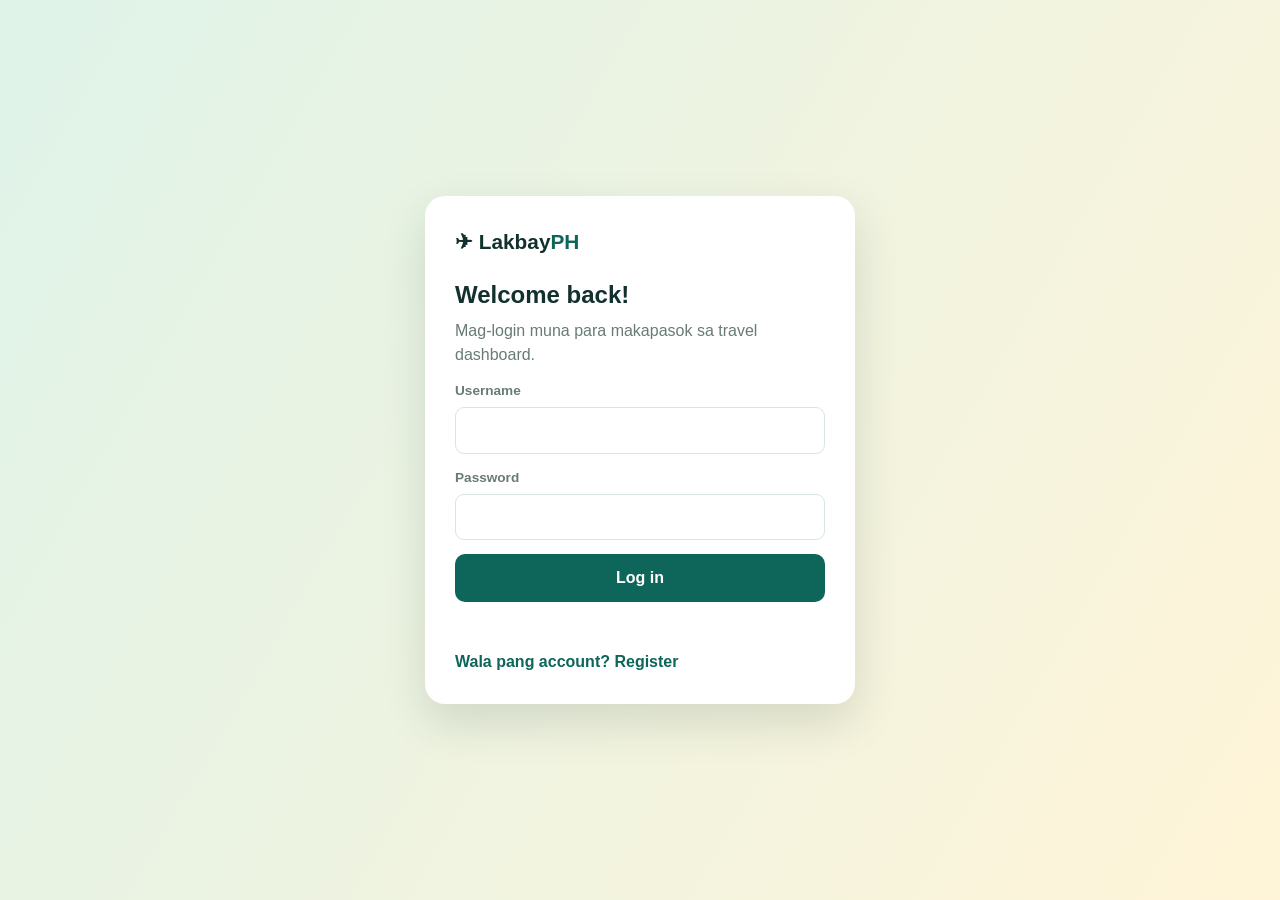
==== commit 22987425: "Simplify LakbayPH into exactly three TrebEdit files without maps; fix username/password register and" ====
--- a/index.html
+++ b/index.html
@@ -1,25 +1,56 @@
 <!doctype html>
 <html lang="fil">
 <head>
-<meta charset="UTF-8"><meta name="viewport" content="width=device-width,initial-scale=1"><title>LakbayPH</title>
-<style>
-:root{--g:#0d6659;--d:#12302d;--m:#687b77;--mint:#dff3e9;--cream:#f7faf8;--gold:#f1b84b}*{box-sizing:border-box;margin:0;padding:0}body{font-family:Arial,sans-serif;background:var(--cream);color:var(--d);line-height:1.5}button,input,select{font:inherit}button{cursor:pointer}.hidden{display:none!important}.wrap{width:min(1100px,92%);margin:auto}.btn{border:0;background:var(--g);color:#fff;padding:12px 18px;border-radius:10px;font-weight:700}.link{border:0;background:none;color:var(--g);font-weight:700}.auth-screen{min-height:100vh;display:grid;place-items:center;padding:20px;background:linear-gradient(120deg,#dff3e9,#fff4d8)}.auth-box{width:min(430px,100%);background:#fff;padding:30px;border-radius:20px;box-shadow:0 18px 45px #12302d22}.logo{font-size:1.3rem;font-weight:800;text-decoration:none;color:var(--d)}.logo b{color:var(--g)}.auth-box h1{margin:20px 0 6px}.auth-box p{color:var(--m);margin-bottom:18px}.auth-box label,.panel label{display:block;color:var(--m);font-size:.85rem;font-weight:700;margin:13px 0}.auth-box input,.panel input,.panel select{width:100%;padding:12px;margin-top:5px;border:1px solid #d7e6e0;border-radius:9px;outline:0}.message{text-align:center;color:#bd4d4d!important;min-height:24px}.auth-toggle{margin-top:12px}header{position:sticky;top:0;z-index:5;background:#fffffff2;border-bottom:1px solid #dce9e4}.nav{min-height:70px;display:flex;align-items:center;justify-content:space-between;gap:18px}.nav nav{display:flex;gap:18px}.nav nav a{color:var(--m);font-weight:700;text-decoration:none}.account{display:flex;gap:12px;align-items:center;font-weight:700}.hero{padding:75px 0;background:linear-gradient(120deg,#dff3e9,#fff4d8)}.hero-grid{display:grid;grid-template-columns:1fr 1fr;gap:35px;align-items:center}.hero h1{font-size:clamp(2.5rem,6vw,4.8rem);line-height:1.05;margin:16px 0}.hero h1 span{color:var(--g)}.hero p{color:var(--m);max-width:510px;margin-bottom:22px}.hero-img{height:340px;border-radius:25px;background:url('https://images.unsplash.com/photo-1507525428034-b723cf961d3e?auto=format&fit=crop&w=1000&q=80') center/cover;display:flex;align-items:end;padding:20px}.tag{background:#fffffff2;padding:12px 16px;border-radius:12px;font-weight:700}.tag small{display:block;color:var(--m);font-weight:400}.search{display:flex;gap:8px;max-width:680px;margin:-23px auto 0;background:#fff;padding:10px;border-radius:14px;box-shadow:0 12px 28px #12302d18;position:relative}.search input{flex:1;border:0;outline:0;padding:8px}.search button{border:0;background:var(--gold);padding:9px 15px;border-radius:8px;font-weight:700}section{padding:65px 0}.heading{display:flex;justify-content:space-between;align-items:end;gap:20px;margin-bottom:24px}.heading h2{font-size:2.2rem}.heading p{max-width:400px;color:var(--m)}.cats{display:flex;flex-wrap:wrap;gap:8px;margin-bottom:22px}.cat{border:1px solid #d7e6e0;background:#fff;padding:9px 14px;border-radius:99px;color:var(--m);font-weight:700}.cat.active{background:var(--g);color:#fff}.grid{display:grid;grid-template-columns:repeat(3,1fr);gap:20px}.card{background:#fff;border-radius:16px;overflow:hidden;box-shadow:0 6px 20px #12302d10}.card-img{height:180px;background-size:cover;background-position:center;padding:12px;display:flex;justify-content:space-between}.badge,.heart{background:#fffffff2;border-radius:99px;padding:6px 10px;color:var(--g);font-weight:700}.heart{border:0;font-size:1.1rem}.card-body{padding:17px}.card h3{font-size:1.25rem}.location{color:#d88a34;font-size:.85rem}.card p{color:var(--m);min-height:45px;margin:10px 0;font-size:.9rem}.card-foot{border-top:1px solid #edf2ef;padding-top:12px;display:flex;justify-content:space-between;align-items:end;font-size:.82rem}.card-foot strong{display:block;color:var(--g);font-size:1rem}.details{border:0;background:none;color:var(--g);font-weight:700}.map-section{background:#eaf7f1}.map-box,.planner{display:grid;grid-template-columns:1fr 1fr;gap:20px}.map-preview{min-height:300px;border-radius:18px;background:linear-gradient(135deg,#afd7c8,#72b9a7);display:grid;place-items:center;text-align:center;padding:25px}.map-preview span{display:block;font-size:3rem}.map-preview strong{display:block;font-size:1.4rem}.panel{background:#fff;padding:24px;border-radius:18px;box-shadow:0 6px 20px #12302d10}.form-grid{display:grid;grid-template-columns:1fr 1fr;gap:12px}.estimate{background:var(--mint);padding:14px;border-radius:10px;margin:8px 0 15px}.estimate strong{display:block;color:var(--g);font-size:1.7rem}.dark{background:var(--d);color:#fff}.dark p,.dark li{color:#bad0c9}.dark ul{list-style:none;display:grid;gap:8px;margin-top:15px}.features{background:var(--d);color:#fff}.features .grid{grid-template-columns:repeat(4,1fr)}.feature{border:1px solid #ffffff22;border-radius:14px;padding:20px}.feature p{color:#bad0c9;font-size:.85rem;margin-top:5px}.modal{position:fixed;inset:0;background:#061b18aa;display:grid;place-items:center;padding:18px;z-index:10}.modal-box{position:relative;background:#fff;border-radius:18px;padding:24px;width:min(500px,100%)}.close{position:absolute;right:12px;top:10px;border:0;border-radius:50%;width:32px;height:32px}.info{display:grid;grid-template-columns:1fr 1fr;gap:8px;margin:14px 0}.info div{background:var(--mint);padding:10px;border-radius:8px;font-size:.85rem}.info b{display:block;color:var(--g);font-size:.7rem}footer{text-align:center;padding:25px;color:var(--m)}.toast{position:fixed;right:18px;bottom:18px;background:var(--d);color:#fff;padding:13px 17px;border-radius:10px;display:none;z-index:20}.toast.show{display:block}@media(max-width:800px){.nav nav{display:none}.hero-grid,.map-box,.planner{grid-template-columns:1fr}.grid,.features .grid{grid-template-columns:repeat(2,1fr)}}@media(max-width:540px){.grid,.features .grid,.form-grid,.info{grid-template-columns:1fr}.heading{display:block}.heading p{margin-top:8px}}
-</style>
+  <meta charset="UTF-8">
+  <meta name="viewport" content="width=device-width, initial-scale=1.0">
+  <title>LakbayPH Travel Spot</title>
+  <link rel="stylesheet" href="style.css">
 </head>
 <body>
-<div id="authView" class="auth-screen"><div class="auth-box"><a class="logo" href="#">✈ Lakbay<b>PH</b></a><h1 id="authTitle">Log in</h1><p id="authText">Mag-login muna para makapasok sa travel dashboard.</p><form id="authForm"><label id="usernameWrap">Username<input id="username" type="text" autocomplete="username" required></label><label id="emailWrap" class="hidden">Email<input id="email" type="email" autocomplete="email"></label><label>Password<input id="password" type="password" minlength="6" autocomplete="current-password" required></label><button class="btn" style="width:100%;margin-top:8px" id="authSubmit">Log in</button><p class="message" id="authMessage"></p></form><button class="link auth-toggle" id="switchAuth" type="button">Wala pang account? Register</button></div></div>
-<div id="appView" class="hidden"><header><div class="wrap nav"><a class="logo" href="#home">✈ Lakbay<b>PH</b></a><nav><a href="#spots">Destinations</a><a href="#map">Map</a><a href="#planner">Booking</a><a href="#about">About</a></nav><div class="account"><span id="hello"></span><button class="link" id="logout">Log out</button></div></div></header><main><section class="hero"><div class="wrap hero-grid"><div><small>✨ GUMALA. TUKLASIN. MAG-ENJOY.</small><h1>Hanapin ang iyong <span>next escape.</span></h1><p>Discover Philippine destinations with locations, activities, budgets, map links, and trip booking.</p><a class="btn" href="#spots">Explore destinations →</a></div><div class="hero-img"><div class="tag">Palawan, Philippines<small>Where adventure begins</small></div></div></div></section><div class="wrap"><div class="search"><span>⌕</span><input id="search" placeholder="Maghanap ng lugar o destinasyon"><button id="searchBtn">Search</button></div></div><section id="spots"><div class="wrap"><div class="heading"><div><small>POPULAR SPOTS</small><h2>Saan ang punta mo?</h2></div><p>Search o pumili ng category para makita ang destinations.</p></div><div class="cats" id="cats"></div><div class="grid" id="cards"></div></div></section><section class="map-section" id="map"><div class="wrap"><div class="heading"><div><small>LOCATION</small><h2>Hanapin sa mapa</h2></div><p>Safe preview ito. Bubuksan ang interactive map sa bagong tab.</p></div><div class="map-box"><div class="map-preview"><div><span>🗺️</span><strong id="mapTitle"></strong><p id="mapText"></p><a id="mapLink" class="btn" target="_blank" rel="noopener">Open map ↗</a></div></div><div class="panel"><h3>Directions</h3><p id="directionText" style="color:var(--m);margin:12px 0"></p><a id="directionLink" class="btn" target="_blank" rel="noopener">Get directions ↗</a></div></div></div></section><section id="planner"><div class="wrap"><div class="heading"><div><small>TRIP PLANNER</small><h2>Book your adventure</h2></div><p>Logged-in users only.</p></div><div class="planner"><form class="panel" id="booking"><label>Destination<select id="destination"></select></label><div class="form-grid"><label>Airport<select id="airport"><option value="MNL">Manila (MNL)</option><option value="CEB">Cebu (CEB)</option><option value="DVO">Davao (DVO)</option></select></label><label>Date<input id="date" type="date" required></label><label>Travelers<input id="travelers" type="number" min="1" value="1" required></label><label>Trip type<select id="trip"><option value="2">Round trip</option><option value="1">One way</option></select></label></div><div class="estimate">Estimated flight price<strong id="price">₱0</strong><small>Demo estimate only; actual prices vary.</small></div><button class="btn" style="width:100%">Save booking</button></form><aside class="panel dark"><h3>Trip checklist 🧳</h3><p style="margin-top:10px">✓ Destination details</p><p>✓ Map and directions</p><p>✓ Flight estimate</p><p>✓ Booking reference</p></aside></div></div></section><section class="features" id="about"><div class="wrap"><div class="heading"><div><small style="color:#bad0c9">FEATURES</small><h2>Plan easier. Travel better.</h2></div></div><div class="grid"><div class="feature">📍<h3>Exact Location</h3><p>Open the destination on a map.</p></div><div class="feature">💸<h3>Budget Guide</h3><p>See estimated cost information.</p></div><div class="feature">🏄<h3>Activities</h3><p>Discover things to do.</p></div><div class="feature">🔎<h3>Smart Search</h3><p>Search by name or location.</p></div></div></div></section></main><footer>© 2025 LakbayPH 🇵🇭</footer></div>
-<div id="spotModal" class="modal hidden"><div class="modal-box"><button class="close" id="closeSpot">×</button><h2 id="modalTitle"></h2><p id="modalLocation" style="color:var(--m)"></p><p id="modalDesc" style="margin-top:12px;color:var(--m)"></p><div class="info" id="modalInfo"></div><button class="btn" id="bookThis" style="width:100%">Book this destination</button></div></div><div id="toast" class="toast"></div>
-<script>
-const spots=[{n:'El Nido',l:'Palawan',c:'Beach',lat:11.1784,lon:119.3948,i:'https://images.unsplash.com/photo-1544550285-f813152fb2fd?auto=format&fit=crop&w=800&q=85',d:'Turquoise lagoons, limestone cliffs, and white sand beaches.',b:'₱3,500 – ₱6,000',a:'Island hopping, snorkeling, kayaking',f:4800},{n:'Kawasan Falls',l:'Badian, Cebu',c:'Waterfall',lat:9.8,lon:123.37,i:'https://images.unsplash.com/photo-1432405972618-c60b0225b8f9?auto=format&fit=crop&w=800&q=85',d:'Blue waters and exciting canyoneering adventure.',b:'₱1,500 – ₱3,000',a:'Canyoneering, swimming, trekking',f:3200},{n:'Mt. Pulag',l:'Benguet',c:'Mountain',lat:16.5567,lon:120.8878,i:'https://images.unsplash.com/photo-1464278533981-50106e6176b1?auto=format&fit=crop&w=800&q=85',d:'Sea of clouds and golden sunrise for hikers.',b:'₱2,000 – ₱4,000',a:'Hiking, camping, sightseeing',f:3600},{n:'Intramuros',l:'Manila',c:'Historical',lat:14.5896,lon:120.9747,i:'https://images.unsplash.com/photo-1552457499-6f5b1a2a4e0e?auto=format&fit=crop&w=800&q=85',d:'Explore old Manila inside the historic walled city.',b:'₱800 – ₱1,500',a:'Walking tour, sightseeing, food trip',f:0},{n:'Baguio Botanical Garden',l:'Baguio City',c:'Park',lat:16.4147,lon:120.605,i:'https://images.unsplash.com/photo-1585320806297-9794b3e4eeae?auto=format&fit=crop&w=800&q=85',d:'Cool weather, flowers, greenery, and local culture.',b:'₱1,000 – ₱2,500',a:'Nature walk, photography, sightseeing',f:3500},{n:'Nacpan Beach',l:'El Nido, Palawan',c:'Beach',lat:11.2767,lon:119.4169,i:'https://images.unsplash.com/photo-1507525428034-b723cf961d3e?auto=format&fit=crop&w=800&q=85',d:'Powdery sand and clear water for a peaceful beach day.',b:'₱2,500 – ₱5,000',a:'Swimming, sunset watching',f:4800}];
-const $=id=>document.getElementById(id),money=n=>'₱'+Number(n).toLocaleString('en-PH');let mode='login',active='All',selected=spots[0];
-function toast(x){$('toast').textContent=x;$('toast').classList.add('show');setTimeout(()=>$('toast').classList.remove('show'),2500)}
-function setMode(m){mode=m;$('emailWrap').classList.toggle('hidden',m==='login');$('email').required=m==='register';$('authTitle').textContent=m==='login'?'Log in':'Create account';$('authText').textContent=m==='login'?'Mag-login muna para makapasok sa travel dashboard.':'Gumawa muna ng account gamit ang username at password.';$('authSubmit').textContent=m==='login'?'Log in':'Register';$('switchAuth').textContent=m==='login'?'Wala pang account? Register':'May account na? Log in';$('authMessage').textContent=''}
-function showApp(){const u=JSON.parse(localStorage.getItem('lakbayUser')||'null');if(!u)return;$('authView').classList.add('hidden');$('appView').classList.remove('hidden');$('hello').textContent='Hi, '+u.username+'!'}
-if(localStorage.getItem('lakbayUser'))showApp();
-$('switchAuth').onclick=()=>setMode(mode==='login'?'register':'login');$('authForm').onsubmit=e=>{e.preventDefault();const username=$('username').value.trim(),password=$('password').value,email=$('email').value.trim().toLowerCase();if(!username||!password)return;if(mode==='register'){if(password.length<6){$('authMessage').textContent='Password must be at least 6 characters.';return}localStorage.setItem('lakbayAccount',JSON.stringify({username,password,email}));$('authMessage').style.color='green';$('authMessage').textContent='Registered successfully. Mag-login na ngayon.';setMode('login');$('username').value=username;$('password').value='';return}const a=JSON.parse(localStorage.getItem('lakbayAccount')||'null');if(!a||a.username!==username||a.password!==password){$('authMessage').textContent='Mali ang username o password.';return}localStorage.setItem('lakbayUser',JSON.stringify({username:a.username}));showApp()};$('logout').onclick=()=>{localStorage.removeItem('lakbayUser');location.reload()};
-$('cats').innerHTML=['All','Beach','Waterfall','Mountain','Park','Historical'].map(x=>`<button class="cat ${x==='All'?'active':''}" data-c="${x}">${x}</button>`).join('');function render(){let q=$('search').value.toLowerCase(),list=spots.filter(s=>(active==='All'||s.c===active)&&`${s.n} ${s.l} ${s.c}`.toLowerCase().includes(q));$('cards').innerHTML=list.length?list.map(s=>`<article class="card"><div class="card-img" style="background-image:url('${s.i}')"><span class="badge">${s.c}</span><button class="heart">♡</button></div><div class="card-body"><h3>${s.n}</h3><div class="location">📍 ${s.l}</div><p>${s.d}</p><div class="card-foot"><span>Budget<strong>${s.b.split(' – ')[0]}</strong></span><button class="details" data-name="${s.n}">View details →</button></div></div></article>`).join(''):'<p style="color:var(--m)">Walang nahanap na destination.</p>';document.querySelectorAll('.details').forEach(b=>b.onclick=()=>openSpot(spots.find(s=>s.n===b.dataset.name)));document.querySelectorAll('.heart').forEach(b=>b.onclick=()=>{b.textContent=b.textContent==='♡'?'♥':'♡';b.style.color='#e75c5c'})}
-function updateMap(s){selected=s;$('mapTitle').textContent=s.n+', '+s.l;$('mapText').textContent=`Approximate location: ${s.lat}, ${s.lon}`;$('directionText').textContent='Open the map to see the exact area and nearby places.';let q=encodeURIComponent(s.n+', '+s.l+', Philippines');$('mapLink').href='https://www.openstreetmap.org/search?query='+q;$('directionLink').href=`https://www.google.com/maps/search/?api=1&query=${s.lat},${s.lon}`}
-function openSpot(s){selected=s;$('modalTitle').textContent=s.n;$('modalLocation').textContent='📍 '+s.l+' · '+s.c;$('modalDesc').textContent=s.d;$('modalInfo').innerHTML=`<div><b>Budget</b>${s.b}</div><div><b>Activities</b>${s.a}</div><div><b>Flight estimate</b>${s.f?money(s.f):'Land travel'}</div>`;updateMap(s);$('spotModal').classList.remove('hidden')}
-$('closeSpot').onclick=()=>$('spotModal').classList.add('hidden');$('spotModal').onclick=e=>{if(e.target===$('spotModal'))$('spotModal').classList.add('hidden')};$('bookThis').onclick=()=>{$('destination').value=selected.n;updatePrice();$('spotModal').classList.add('hidden');$('planner').scrollIntoView({behavior:'smooth'})};document.querySelectorAll('.cat').forEach(b=>b.onclick=()=>{document.querySelector('.cat.active').classList.remove('active');b.classList.add('active');active=b.dataset.c;render()});$('search').oninput=render;$('searchBtn').onclick=render;$('destination').innerHTML=spots.map(s=>`<option>${s.n}</option>`).join('');function updatePrice(){let s=spots.find(x=>x.n===$('destination').value),v=s.f||0;v+=({MNL:0,CEB:500,DVO:900}[$('airport').value]||0);v*=+$('trip').value;v*=Math.max(1,+$('travelers').value);$('price').textContent=v?money(v):'₱0 (land travel)'}['destination','airport','trip','travelers'].forEach(id=>$(id).oninput=updatePrice);$('date').min=new Date().toISOString().slice(0,10);$('booking').onsubmit=e=>{e.preventDefault();toast('Booking saved: LPH-'+Math.random().toString(36).slice(2,8).toUpperCase())};updateMap(spots[0]);updatePrice();render();
-</script></body></html>+  <section id="authView" class="auth-page">
+    <div class="auth-card">
+      <a class="logo" href="#">✈ Lakbay<span>PH</span></a>
+      <h1 id="authTitle">Welcome back!</h1>
+      <p id="authText">Mag-login muna para makapasok sa travel dashboard.</p>
+      <form id="authForm">
+        <label>Username<input id="username" type="text" required autocomplete="username"></label>
+        <label id="emailField" class="hidden">Email<input id="email" type="email" autocomplete="email"></label>
+        <label>Password<input id="password" type="password" minlength="6" required autocomplete="current-password"></label>
+        <button class="primary full" type="submit" id="authButton">Log in</button>
+        <p class="form-message" id="authMessage"></p>
+      </form>
+      <button class="switch-button" type="button" id="switchAuth">Wala pang account? Register</button>
+    </div>
+  </section>
+
+  <div id="appView" class="hidden">
+    <header><div class="container nav">
+      <a class="logo" href="#home">✈ Lakbay<span>PH</span></a>
+      <nav><a href="#spots">Destinations</a><a href="#planner">Booking</a><a href="#about">About</a></nav>
+      <div class="account"><span id="welcome"></span><button class="logout" id="logout">Log out</button></div>
+    </div></header>
+
+    <main>
+      <section class="hero" id="home"><div class="container hero-grid">
+        <div><small class="eyebrow">✨ GUMALA. TUKLASIN. MAG-ENJOY.</small><h2>Hanapin ang iyong <span>next escape.</span></h2><p>Discover beautiful Philippine destinations with descriptions, activities, budgets, and trip planning.</p><a class="primary" href="#spots">Explore destinations →</a></div>
+        <div class="hero-image"><div class="image-label"><b>Palawan, Philippines</b><small>Where adventure begins</small></div></div>
+      </div></section>
+
+      <div class="container search-wrap"><div class="search-box"><span>⌕</span><input id="search" type="search" placeholder="Maghanap ng lugar o destinasyon..."><button id="searchButton">Search</button></div></div>
+
+      <section id="spots"><div class="container"><div class="section-title"><div><small class="section-label">POPULAR SPOTS</small><h2>Saan ang punta mo?</h2></div><p>Search by name or choose a category.</p></div><div class="categories" id="categories"></div><div class="spot-grid" id="spotGrid"></div></div></section>
+
+      <section id="planner"><div class="container"><div class="section-title"><div><small class="section-label">TRIP PLANNER</small><h2>Book your adventure</h2></div><p>Mag-book ng travel plan pagkatapos mag-login.</p></div><div class="planner-grid">
+        <form class="panel" id="bookingForm"><label>Destination<select id="destination"></select></label><div class="form-row"><label>Airport<select id="airport"><option value="MNL">Manila (MNL)</option><option value="CEB">Cebu (CEB)</option><option value="DVO">Davao (DVO)</option></select></label><label>Date<input id="travelDate" type="date" required></label></div><div class="form-row"><label>Travelers<input id="travelers" type="number" min="1" max="20" value="1" required></label><label>Trip type<select id="tripType"><option value="2">Round trip</option><option value="1">One way</option></select></label></div><div class="estimate"><span>Estimated flight price</span><strong id="flightPrice">₱0</strong><small>Demo estimate only. Actual airline prices may change.</small></div><button class="primary full" type="submit">Save booking</button></form>
+        <aside class="panel summary"><div class="summary-icon">🧳</div><h3>Trip checklist</h3><p>Plan your vacation with these helpful features.</p><ul><li>✓ Destination details</li><li>✓ Activities and budget</li><li>✓ Flight estimate</li><li>✓ Booking reference</li></ul></aside>
+      </div></div></section>
+
+      <section class="features" id="about"><div class="container"><div class="section-title light"><div><small class="section-label">FEATURES</small><h2>Plan easier. Travel better.</h2></div><p>Simple tools for your next Philippine adventure.</p></div><div class="feature-grid"><article>📍<h3>Exact Location</h3><p>See the place and location details.</p></article><article>💸<h3>Budget Guide</h3><p>Check estimated travel expenses.</p></article><article>🏄<h3>Activities</h3><p>Discover things you can do.</p></article><article>🔎<h3>Smart Search</h3><p>Find spots by name or category.</p></article></div></div></section>
+    </main><footer>© 2025 LakbayPH · Travel smarter and explore more 🇵🇭</footer>
+  </div>
+
+  <div class="modal hidden" id="spotModal"><div class="modal-card"><button class="close" id="closeModal">×</button><h2 id="modalTitle"></h2><p class="muted" id="modalLocation"></p><p class="muted" id="modalDescription"></p><div class="info-grid" id="modalInfo"></div><button class="primary full" id="bookSpot">Book this destination</button></div></div>
+  <div class="toast" id="toast"></div>
+  <script src="script.js"></script>
+</body>
+</html>
--- a/style.css
+++ b/style.css
@@ -0,0 +1 @@
+:root{--green:#0d6659;--dark:#12302d;--muted:#687b77;--mint:#dff3e9;--cream:#f7faf8;--gold:#f1b84b;--white:#fff;--shadow:0 18px 45px rgba(18,48,45,.14)}*{box-sizing:border-box;margin:0;padding:0}html{scroll-behavior:smooth}body{font-family:Arial,sans-serif;background:var(--cream);color:var(--dark);line-height:1.5}a{text-decoration:none;color:inherit}button,input,select{font:inherit}button{cursor:pointer}.hidden{display:none!important}.container{width:min(1100px,92%);margin:auto}.logo{font-size:1.3rem;font-weight:800}.logo span{color:var(--green)}header{position:sticky;top:0;z-index:10;background:#fffffff2;border-bottom:1px solid #dce9e4}.nav{min-height:70px;display:flex;align-items:center;justify-content:space-between;gap:20px}.nav nav{display:flex;gap:22px}.nav nav a{color:var(--muted);font-weight:700}.account{display:flex;align-items:center;gap:12px;font-weight:700}.logout,.switch-button{border:0;background:none;color:var(--green);font-weight:700}.auth-page{min-height:100vh;display:grid;place-items:center;padding:20px;background:linear-gradient(120deg,#dff3e9,#fff4d8)}.auth-card{width:min(430px,100%);padding:30px;background:#fff;border-radius:20px;box-shadow:var(--shadow)}.auth-card h1{margin:20px 0 6px}.auth-card>p,.auth-card label,.muted{color:var(--muted)}.auth-card label,.panel label{display:block;font-size:.85rem;font-weight:700;margin:14px 0}.auth-card input,.panel input,.panel select{width:100%;padding:12px;margin-top:6px;border:1px solid #d7e6e0;border-radius:9px;outline:0}.primary{display:inline-block;border:0;background:var(--green);color:#fff;padding:12px 18px;border-radius:10px;font-weight:700}.primary:hover{filter:brightness(.92)}.full{width:100%;text-align:center}.form-message{min-height:24px;text-align:center;color:#bd4d4d!important;margin:12px 0!important}.hero{padding:75px 0;background:linear-gradient(120deg,#dff3e9,#fff4d8)}.hero-grid{display:grid;grid-template-columns:1fr 1fr;gap:35px;align-items:center}.eyebrow{display:inline-block;color:var(--green);font-weight:800;font-size:.8rem;letter-spacing:.06em}.hero h2{font-size:clamp(2.5rem,6vw,4.8rem);line-height:1.05;margin:16px 0}.hero h2 span{color:var(--green)}.hero p{color:var(--muted);max-width:520px;margin-bottom:22px}.hero-image{height:340px;border-radius:25px;background:url('https://images.unsplash.com/photo-1507525428034-b723cf961d3e?auto=format&fit=crop&w=1000&q=80') center/cover;display:flex;align-items:end;padding:20px;box-shadow:var(--shadow)}.image-label{background:#fffffff2;padding:12px 16px;border-radius:12px}.image-label b,.image-label small{display:block}.image-label small{color:var(--muted)}.search-wrap{position:relative;z-index:2}.search-box{display:flex;gap:8px;max-width:680px;margin:-23px auto 0;background:#fff;padding:10px;border-radius:14px;box-shadow:0 12px 28px #12302d18}.search-box span{font-size:1.3rem;padding:8px}.search-box input{flex:1;border:0;outline:0;min-width:0}.search-box button{border:0;background:var(--gold);padding:9px 15px;border-radius:8px;font-weight:700}section{padding:65px 0}.section-title{display:flex;justify-content:space-between;align-items:end;gap:20px;margin-bottom:25px}.section-title h2{font-size:2.2rem;margin-top:7px}.section-title>p{color:var(--muted);max-width:400px}.section-label{color:var(--green);font-weight:800;letter-spacing:.08em;font-size:.8rem}.categories{display:flex;flex-wrap:wrap;gap:9px;margin-bottom:22px}.category{border:1px solid #d7e6e0;background:#fff;padding:9px 14px;border-radius:99px;color:var(--muted);font-weight:700}.category.active,.category:hover{background:var(--green);color:#fff}.spot-grid{display:grid;grid-template-columns:repeat(3,1fr);gap:20px}.spot-card{background:#fff;border-radius:16px;overflow:hidden;box-shadow:0 6px 20px #12302d10}.spot-image{height:180px;background-size:cover;background-position:center;padding:12px;display:flex;justify-content:space-between}.badge,.favorite{background:#fffffff2;border-radius:99px;padding:6px 10px;color:var(--green);font-weight:700}.favorite{border:0;font-size:1.1rem}.spot-body{padding:17px}.spot-body h3{font-size:1.25rem}.location{color:#d88a34;font-size:.85rem}.spot-body>p{color:var(--muted);min-height:45px;margin:10px 0;font-size:.9rem}.spot-footer{border-top:1px solid #edf2ef;padding-top:12px;display:flex;justify-content:space-between;align-items:end;font-size:.82rem}.spot-footer strong{display:block;color:var(--green);font-size:1rem}.details{border:0;background:none;color:var(--green);font-weight:700}.planner-grid{display:grid;grid-template-columns:1.3fr .7fr;gap:20px}.panel{background:#fff;padding:24px;border-radius:18px;box-shadow:0 6px 20px #12302d10}.form-row{display:grid;grid-template-columns:1fr 1fr;gap:12px}.estimate{background:var(--mint);padding:14px;border-radius:10px;margin:8px 0 15px}.estimate span,.estimate small{color:var(--muted);display:block;font-size:.85rem}.estimate strong{display:block;color:var(--green);font-size:1.7rem}.summary{background:var(--dark);color:#fff}.summary-icon{font-size:2.5rem}.summary p,.summary li{color:#bad0c9}.summary ul{list-style:none;display:grid;gap:8px;margin-top:15px}.features{background:var(--dark);color:#fff}.features .section-label{color:#bad0c9}.light>p{color:#bad0c9}.feature-grid{display:grid;grid-template-columns:repeat(4,1fr);gap:16px}.feature-grid article{border:1px solid #ffffff22;border-radius:14px;padding:20px}.feature-grid p{color:#bad0c9;font-size:.85rem;margin-top:5px}.modal{position:fixed;inset:0;z-index:30;background:#061b18aa;display:grid;place-items:center;padding:18px}.modal-card{position:relative;background:#fff;border-radius:18px;padding:25px;width:min(500px,100%);max-height:90vh;overflow:auto}.close{position:absolute;right:12px;top:10px;border:0;border-radius:50%;width:32px;height:32px}.info-grid{display:grid;grid-template-columns:1fr 1fr;gap:8px;margin:14px 0}.info-grid div{background:var(--mint);padding:10px;border-radius:8px;font-size:.85rem}.info-grid b{display:block;color:var(--green);font-size:.7rem;margin-bottom:4px}.toast{position:fixed;right:18px;bottom:18px;background:var(--dark);color:#fff;padding:13px 17px;border-radius:10px;display:none;z-index:40}.toast.show{display:block}footer{text-align:center;padding:25px;color:var(--muted)}@media(max-width:800px){.nav nav{display:none}.hero-grid,.planner-grid{grid-template-columns:1fr}.spot-grid,.feature-grid{grid-template-columns:repeat(2,1fr)}}@media(max-width:540px){.spot-grid,.feature-grid,.form-row,.info-grid{grid-template-columns:1fr}.section-title{display:block}.section-title>p{margin-top:8px}}
